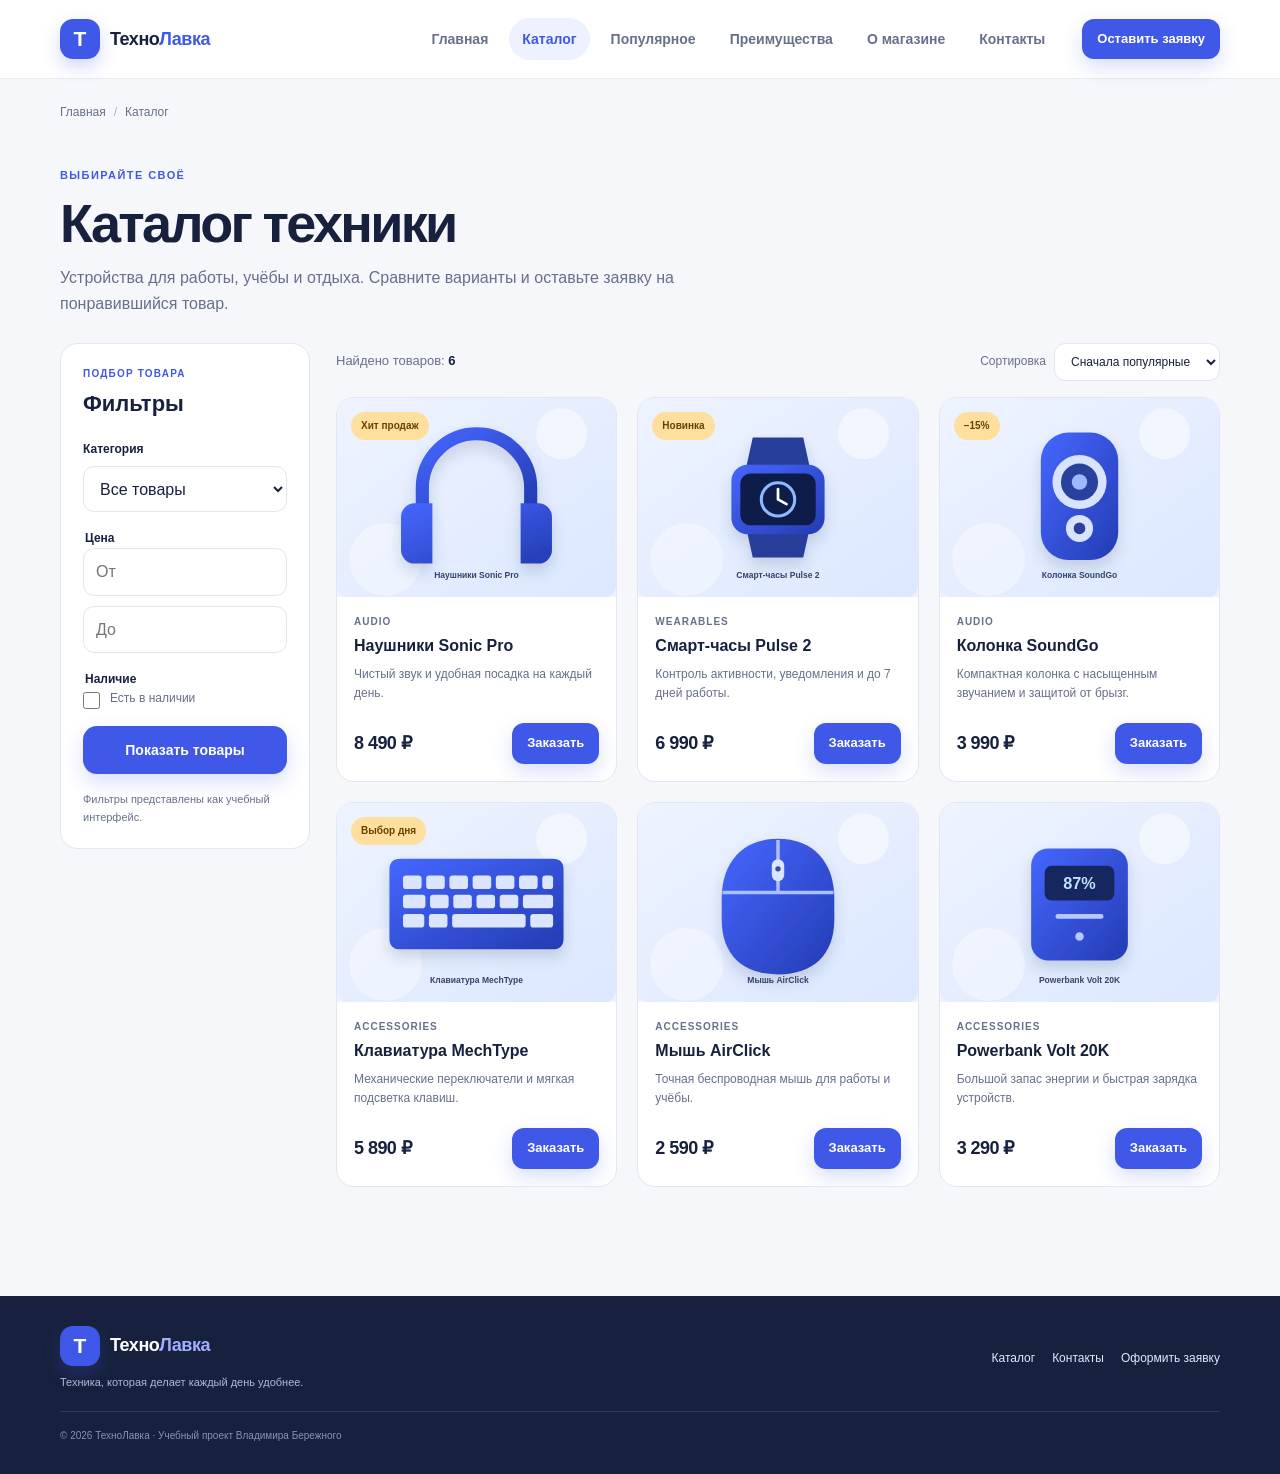
==== catalog.html @ 19fae74a "Complete frontend practices 5-8" ====
<!doctype html>
<html lang="ru">
<head>
  <meta charset="utf-8">
  <meta name="viewport" content="width=device-width, initial-scale=1">
  <meta name="description" content="Каталог наушников, умных устройств и аксессуаров. Характеристики и цены товаров.">
  <meta property="og:type" content="website">
  <meta property="og:title" content="Каталог техники — ТехноЛавка">
  <meta property="og:description" content="Каталог наушников, умных устройств и аксессуаров. Характеристики и цены товаров.">
  <meta property="og:url" content="https://vladiworld2007-droid.github.io/frontend-practice/catalog.html">
  <meta property="og:image" content="https://vladiworld2007-droid.github.io/frontend-practice/images/og-cover.svg">
  <meta name="theme-color" content="#f6f7fb">
  <title>Каталог техники — ТехноЛавка</title>
  <link rel="icon" href="images/mark.svg" type="image/svg+xml">
  <link rel="stylesheet" href="css/style.css">
  <script src="js/main.js" defer></script>
</head>
<body>
<a class="skip-link" href="#main-content">Перейти к содержимому</a>
<header class="site-header"><div class="site-header__inner container">
  <a class="site-logo" href="index.html" aria-label="ТехноЛавка — главная"><span class="site-logo__mark" aria-hidden="true">Т</span><span class="site-logo__text">Техно<span>Лавка</span></span></a>
  <nav class="site-nav" aria-label="Основная навигация"><ul class="site-nav__list"><li class="site-nav__item"><a class="site-nav__link" href="index.html">Главная</a></li><li class="site-nav__item"><a class="site-nav__link site-nav__link--active" href="catalog.html" aria-current="page">Каталог</a></li><li class="site-nav__item"><a class="site-nav__link" href="index.html#popular">Популярное</a></li><li class="site-nav__item"><a class="site-nav__link" href="index.html#advantages">Преимущества</a></li><li class="site-nav__item"><a class="site-nav__link" href="pages/about.html">О магазине</a></li><li class="site-nav__item"><a class="site-nav__link" href="contacts.html">Контакты</a></li></ul></nav>
  <a class="button button--small button--primary site-header__action" href="order.html">Оставить заявку</a>
</div></header>
<main id="main-content">
  <nav class="breadcrumbs container" aria-label="Хлебные крошки"><ol class="breadcrumbs__list"><li class="breadcrumbs__item"><a href="index.html">Главная</a></li><li class="breadcrumbs__item" aria-current="page">Каталог</li></ol></nav>
  <section class="page-intro container"><p class="eyebrow">Выбирайте своё</p><h1 class="page-intro__title">Каталог техники</h1><p class="page-intro__text">Устройства для работы, учёбы и отдыха. Сравните варианты и оставьте заявку на понравившийся товар.</p></section>
  <section class="container catalog-layout" aria-label="Товары каталога"><aside class="filter-panel"><p class="filter-panel__eyebrow">Подбор товара</p><h2 class="filter-panel__title">Фильтры</h2><form class="filter-form" action="#catalog-products" method="get"><div class="form-field"><label class="form-field__label" for="category-filter">Категория</label><select class="form-field__control" id="category-filter" name="category"><option>Все товары</option><option>Аудио</option><option>Носимые устройства</option><option>Аксессуары</option></select></div><fieldset class="filter-form__group"><legend class="form-field__label">Цена</legend><label class="form-field"><span class="visually-hidden">От, рублей</span><input class="form-field__control" type="number" min="0" placeholder="От"></label><label class="form-field"><span class="visually-hidden">До, рублей</span><input class="form-field__control" type="number" min="0" placeholder="До"></label></fieldset><fieldset class="filter-form__group"><legend class="form-field__label">Наличие</legend><label class="form-check"><input class="form-check__input" type="checkbox" name="available"><span class="form-check__label">Есть в наличии</span></label></fieldset><button class="button button--primary filter-form__submit" type="submit">Показать товары</button><p class="filter-panel__note">Фильтры представлены как учебный интерфейс.</p></form></aside><div class="catalog-results" id="catalog-products"><div class="catalog-results__top"><p>Найдено товаров: <strong>6</strong></p><label class="sort-control">Сортировка <select class="form-field__control" aria-label="Сортировка товаров"><option>Сначала популярные</option><option>Сначала дешевле</option><option>Сначала дороже</option></select></label></div><div class="products-grid"><article class="product-card">
  <a class="product-card__visual" href="product.html" aria-label="Подробнее: Наушники Sonic Pro"><img class="product-card__image" src="images/headphones.svg" alt="Наушники Sonic Pro"><span class="product-card__badge">Хит продаж</span></a>
  <div class="product-card__body"><p class="product-card__category">audio</p><h3 class="product-card__title"><a href="product.html">Наушники Sonic Pro</a></h3><p class="product-card__description">Чистый звук и удобная посадка на каждый день.</p>
    <div class="product-card__bottom"><p class="product-card__price">8 490 ₽</p><button class="button button--small button--primary product-card__button" type="button" data-dialog-open data-product="Наушники Sonic Pro">Заказать</button></div>
  </div>
</article><article class="product-card">
  <a class="product-card__visual" href="product.html" aria-label="Подробнее: Смарт-часы Pulse 2"><img class="product-card__image" src="images/watch.svg" alt="Смарт-часы Pulse 2"><span class="product-card__badge">Новинка</span></a>
  <div class="product-card__body"><p class="product-card__category">wearables</p><h3 class="product-card__title"><a href="product.html">Смарт-часы Pulse 2</a></h3><p class="product-card__description">Контроль активности, уведомления и до 7 дней работы.</p>
    <div class="product-card__bottom"><p class="product-card__price">6 990 ₽</p><button class="button button--small button--primary product-card__button" type="button" data-dialog-open data-product="Смарт-часы Pulse 2">Заказать</button></div>
  </div>
</article><article class="product-card">
  <a class="product-card__visual" href="product.html" aria-label="Подробнее: Колонка SoundGo"><img class="product-card__image" src="images/speaker.svg" alt="Колонка SoundGo"><span class="product-card__badge">−15%</span></a>
  <div class="product-card__body"><p class="product-card__category">audio</p><h3 class="product-card__title"><a href="product.html">Колонка SoundGo</a></h3><p class="product-card__description">Компактная колонка с насыщенным звучанием и защитой от брызг.</p>
    <div class="product-card__bottom"><p class="product-card__price">3 990 ₽</p><button class="button button--small button--primary product-card__button" type="button" data-dialog-open data-product="Колонка SoundGo">Заказать</button></div>
  </div>
</article><article class="product-card">
  <a class="product-card__visual" href="product.html" aria-label="Подробнее: Клавиатура MechType"><img class="product-card__image" src="images/keyboard.svg" alt="Клавиатура MechType"><span class="product-card__badge">Выбор дня</span></a>
  <div class="product-card__body"><p class="product-card__category">accessories</p><h3 class="product-card__title"><a href="product.html">Клавиатура MechType</a></h3><p class="product-card__description">Механические переключатели и мягкая подсветка клавиш.</p>
    <div class="product-card__bottom"><p class="product-card__price">5 890 ₽</p><button class="button button--small button--primary product-card__button" type="button" data-dialog-open data-product="Клавиатура MechType">Заказать</button></div>
  </div>
</article><article class="product-card">
  <a class="product-card__visual" href="product.html" aria-label="Подробнее: Мышь AirClick"><img class="product-card__image" src="images/mouse.svg" alt="Мышь AirClick"></a>
  <div class="product-card__body"><p class="product-card__category">accessories</p><h3 class="product-card__title"><a href="product.html">Мышь AirClick</a></h3><p class="product-card__description">Точная беспроводная мышь для работы и учёбы.</p>
    <div class="product-card__bottom"><p class="product-card__price">2 590 ₽</p><button class="button button--small button--primary product-card__button" type="button" data-dialog-open data-product="Мышь AirClick">Заказать</button></div>
  </div>
</article><article class="product-card">
  <a class="product-card__visual" href="product.html" aria-label="Подробнее: Powerbank Volt 20K"><img class="product-card__image" src="images/powerbank.svg" alt="Powerbank Volt 20K"></a>
  <div class="product-card__body"><p class="product-card__category">accessories</p><h3 class="product-card__title"><a href="product.html">Powerbank Volt 20K</a></h3><p class="product-card__description">Большой запас энергии и быстрая зарядка устройств.</p>
    <div class="product-card__bottom"><p class="product-card__price">3 290 ₽</p><button class="button button--small button--primary product-card__button" type="button" data-dialog-open data-product="Powerbank Volt 20K">Заказать</button></div>
  </div>
</article></div></div></section>
</main>
<footer class="site-footer"><div class="container site-footer__inner">
      <div><a class="site-logo site-logo--footer" href="index.html"><span class="site-logo__mark" aria-hidden="true">Т</span><span class="site-logo__text">Техно<span>Лавка</span></span></a><p class="site-footer__note">Техника, которая делает каждый день удобнее.</p></div>
      <div class="site-footer__links"><a href="catalog.html">Каталог</a><a href="contacts.html">Контакты</a><a href="order.html">Оформить заявку</a></div>
      <p class="site-footer__copy">© 2026 ТехноЛавка · Учебный проект Владимира Бережного</p>
    </div></footer>
<dialog class="order-dialog" id="order-dialog" aria-labelledby="order-dialog-title">
  <div class="order-dialog__header"><p class="eyebrow">Быстрая заявка</p><h2 class="order-dialog__title" id="order-dialog-title">Оформить заказ</h2><button class="icon-button order-dialog__close" type="button" data-dialog-close aria-label="Закрыть окно">×</button></div>
  <p class="order-dialog__intro">Оставьте контакты, и мы свяжемся с вами для подтверждения.</p>
  <form class="order-form" id="order-form">
    <input id="selected-product" name="product" type="hidden">
    <div class="form-field"><label class="form-field__label" for="dialog-name">Имя</label><input class="form-field__control" id="dialog-name" name="name" type="text" minlength="2" autocomplete="name" placeholder="Как к вам обращаться?" required></div>
    <div class="form-field"><label class="form-field__label" for="dialog-phone">Телефон</label><input class="form-field__control" id="dialog-phone" name="phone" type="tel" autocomplete="tel" placeholder="+7 (900) 000-00-00" pattern="^\+7 \(\d{3}\) \d{3}-\d{2}-\d{2}$" required><small class="form-field__hint">Формат: +7 (900) 000-00-00</small></div>
    <label class="form-check"><input class="form-check__input" name="agreement" type="checkbox" required><span class="form-check__label">Согласен на обработку данных</span></label>
    <div class="order-form__actions"><button class="button button--primary" type="submit">Отправить заявку</button><button class="button button--quiet" type="button" data-dialog-close>Отмена</button></div>
  </form>
  <p class="form-status" id="dialog-status" role="status" hidden>Заявка принята. Мы скоро свяжемся с вами.</p>
</dialog>
</body>
</html>
---- css/style.css ----
/* ТехноЛавка — базовые стили проекта */
:root {
  --color-bg: #f6f7fb;
  --color-surface: #ffffff;
  --color-surface-soft: #eef1ff;
  --color-text: #17213d;
  --color-muted: #66708a;
  --color-primary: #4058e8;
  --color-primary-dark: #2d41bd;
  --color-accent: #ffbd59;
  --color-border: #e2e6f0;
  --color-success: #16754a;
  --color-success-bg: #eaf8f0;
  --color-danger: #b42335;
  --color-white: #fff;
  --shadow-card: 0 16px 42px rgba(24, 38, 81, .08);
  --shadow-float: 0 22px 60px rgba(27, 43, 103, .16);
  --space-xs: 4px;
  --space-sm: 8px;
  --space-md: 16px;
  --space-lg: 24px;
  --space-xl: 40px;
  --space-2xl: 64px;
  --radius-sm: 10px;
  --radius-md: 18px;
  --radius-lg: 28px;
  --container-width: 1160px;
}

* { box-sizing: border-box; }
html { scroll-behavior: smooth; scroll-padding-top: 90px; }
body { margin: 0; color: var(--color-text); background: var(--color-bg); font-family: Inter, "Segoe UI", Arial, sans-serif; line-height: 1.6; }
img { display: block; max-width: 100%; }
a { color: inherit; }
button, input, select, textarea { font: inherit; }
button { cursor: pointer; }
:focus-visible { outline: 3px solid var(--color-accent); outline-offset: 3px; }
::selection { color: var(--color-text); background: #dce2ff; }
.container { width: min(var(--container-width), calc(100% - 40px)); margin-inline: auto; }
.visually-hidden { position: absolute; width: 1px; height: 1px; padding: 0; margin: -1px; overflow: hidden; clip: rect(0,0,0,0); white-space: nowrap; border: 0; }
.skip-link { position: absolute; z-index: 20; top: 8px; left: 8px; padding: 10px 14px; color: var(--color-white); background: var(--color-text); border-radius: var(--radius-sm); transform: translateY(-150%); }
.skip-link:focus { transform: translateY(0); }

/* Шапка и навигация */
.site-header { position: sticky; z-index: 10; top: 0; background: rgba(255,255,255,.92); border-bottom: 1px solid rgba(226,230,240,.8); backdrop-filter: blur(14px); }
.site-header__inner { display: flex; min-height: 78px; align-items: center; justify-content: space-between; gap: var(--space-lg); }
.site-logo { display: inline-flex; flex: 0 0 auto; align-items: center; gap: 10px; color: var(--color-text); text-decoration: none; }
.site-logo__mark { display: grid; width: 40px; height: 40px; place-items: center; color: var(--color-white); background: var(--color-primary); border-radius: 13px; font-size: 21px; font-weight: 800; box-shadow: 0 8px 18px rgba(64,88,232,.23); }
.site-logo__text { font-size: 18px; font-weight: 800; letter-spacing: -.5px; }
.site-logo__text span { color: var(--color-primary); }
.site-nav { margin-left: auto; }
.site-nav__list { display: flex; align-items: center; gap: 8px; padding: 0; margin: 0; list-style: none; }
.site-nav__link { display: inline-flex; padding: 10px 13px; color: var(--color-muted); border-radius: 999px; font-size: 14px; font-weight: 650; text-decoration: none; transition: color .18s ease, background-color .18s ease; }
.site-nav__link:hover, .site-nav__link--active { color: var(--color-primary); background: var(--color-surface-soft); }
.site-header__action { flex: 0 0 auto; }

/* Кнопки и текстовые элементы */
.button { display: inline-flex; min-height: 48px; align-items: center; justify-content: center; gap: 10px; padding: 12px 20px; border: 1px solid transparent; border-radius: 14px; font-size: 14px; font-weight: 750; text-decoration: none; transition: transform .18s ease, background-color .18s ease, box-shadow .18s ease; }
.button:hover { transform: translateY(-2px); }
.button:active { transform: translateY(0); }
.button--primary { color: var(--color-white); background: var(--color-primary); box-shadow: 0 8px 20px rgba(64,88,232,.2); }
.button--primary:hover { background: var(--color-primary-dark); box-shadow: 0 12px 24px rgba(64,88,232,.27); }
.button--small { min-height: 40px; padding: 9px 14px; border-radius: 12px; font-size: 13px; }
.button--outline { color: var(--color-primary); background: var(--color-white); border-color: var(--color-border); }
.button--outline:hover { background: var(--color-surface-soft); border-color: #bdc7ff; }
.button--quiet { color: var(--color-muted); background: var(--color-white); border-color: var(--color-border); }
.button--light { color: var(--color-primary-dark); background: var(--color-white); }
.button--light:hover { background: #f1f3ff; }
.text-link { display: inline-flex; align-items: center; gap: 8px; color: var(--color-primary); font-size: 14px; font-weight: 750; text-decoration: none; }
.text-link:hover { color: var(--color-primary-dark); text-decoration: underline; text-underline-offset: 4px; }
.eyebrow { margin: 0 0 10px; color: var(--color-primary); font-size: 11px; font-weight: 850; letter-spacing: .13em; text-transform: uppercase; }

/* Главная страница */
.hero { position: relative; display: grid; grid-template-columns: 1.05fr .95fr; align-items: center; gap: 30px; min-height: 475px; padding-block: 50px 38px; }
.hero__content { position: relative; z-index: 1; padding: 12px 0; }
.hero__title { max-width: 640px; margin: 0; font-size: clamp(42px, 5.4vw, 68px); line-height: 1.02; letter-spacing: -.055em; }
.hero__title span { display: block; color: var(--color-primary); }
.hero__text { max-width: 500px; margin: 22px 0 26px; color: var(--color-muted); font-size: 17px; }
.hero__actions { display: flex; flex-wrap: wrap; align-items: center; gap: 22px; }
.hero__facts { display: flex; flex-wrap: wrap; gap: 34px; padding: 0; margin: 43px 0 0; list-style: none; }
.hero__facts li { display: grid; gap: 2px; }
.hero__facts strong { font-size: 18px; }
.hero__facts span { color: var(--color-muted); font-size: 12px; }
.hero__visual { position: relative; min-width: 0; }
.hero__glow { position: absolute; inset: 9% 3%; background: radial-gradient(ellipse, #d8dfff 0%, rgba(219,225,255,.22) 65%, transparent 73%); }
.hero__image { position: relative; width: 100%; border-radius: var(--radius-lg); filter: drop-shadow(0 20px 25px rgba(27,43,103,.1)); transform: rotate(2deg); }
.hero__note { position: absolute; right: -6px; bottom: 28px; display: flex; align-items: center; gap: 12px; padding: 14px 18px; background: var(--color-white); border: 1px solid rgba(255,255,255,.8); border-radius: 16px; box-shadow: var(--shadow-float); }
.hero__note-icon { display: grid; width: 38px; height: 38px; place-items: center; color: #8b5b00; background: #fff0d4; border-radius: 12px; }
.hero__note span:last-child { display: grid; line-height: 1.4; }
.hero__note strong { font-size: 12px; }
.hero__note small { color: var(--color-muted); font-size: 11px; }
.section { padding-block: var(--space-2xl); }
.section--tinted { background: #eef1fa; }
.section-heading { display: flex; align-items: end; justify-content: space-between; gap: 24px; margin-bottom: 28px; }
.section-heading__title { margin: 0; font-size: clamp(28px, 3vw, 38px); line-height: 1.15; letter-spacing: -.035em; }
.section-heading__text { max-width: 360px; margin: 0; color: var(--color-muted); font-size: 14px; }
.benefits-grid { display: grid; grid-template-columns: repeat(3, 1fr); gap: 18px; }
.benefit-card { padding: 24px; background: var(--color-surface); border: 1px solid var(--color-border); border-radius: var(--radius-md); transition: transform .2s ease, box-shadow .2s ease; }
.benefit-card:hover { transform: translateY(-4px); box-shadow: var(--shadow-card); }
.benefit-card__icon { display: grid; width: 46px; height: 46px; place-items: center; color: var(--color-primary); background: var(--color-surface-soft); border-radius: 15px; font-size: 24px; font-weight: 800; }
.benefit-card__title { margin: 17px 0 7px; font-size: 17px; }
.benefit-card__text { margin: 0; color: var(--color-muted); font-size: 13px; }
.promo { position: relative; display: flex; min-height: 260px; align-items: center; justify-content: space-between; overflow: hidden; margin-block: 56px; padding: 38px 48px; color: var(--color-white); background: linear-gradient(115deg, #293cae, #536bf4); border-radius: var(--radius-lg); }
.promo__content { position: relative; z-index: 1; max-width: 590px; }
.promo__content .eyebrow { color: #c8d0ff; }
.promo__title { margin: 0; font-size: clamp(26px, 3.4vw, 38px); line-height: 1.12; letter-spacing: -.03em; }
.promo__text { margin: 12px 0 20px; color: #e0e5ff; }
.promo__decoration { position: absolute; right: 8%; color: rgba(255,255,255,.1); font-size: 260px; font-weight: 900; line-height: 1; transform: rotate(-12deg); }

/* Каталог и карточки */
.products-grid { display: grid; grid-template-columns: repeat(3, minmax(0, 1fr)); gap: 20px; }
.products-grid--featured { grid-template-columns: repeat(3, minmax(0, 1fr)); }
.product-card { display: flex; min-width: 0; flex-direction: column; overflow: hidden; background: var(--color-surface); border: 1px solid var(--color-border); border-radius: var(--radius-md); transition: transform .2s ease, box-shadow .2s ease, border-color .2s ease; }
.product-card:hover { transform: translateY(-4px); border-color: #c7d0ff; box-shadow: var(--shadow-card); }
.product-card__visual { position: relative; display: block; overflow: hidden; background: #eef2ff; }
.product-card__image { width: 100%; aspect-ratio: 1.4; object-fit: cover; transition: transform .3s ease; }
.product-card:hover .product-card__image { transform: scale(1.035); }
.product-card__badge { position: absolute; top: 14px; left: 14px; padding: 6px 10px; color: #694200; background: #ffdf9d; border-radius: 999px; font-size: 10px; font-weight: 850; }
.product-card__body { display: flex; flex: 1; flex-direction: column; padding: 17px; }
.product-card__category { margin: 0 0 5px; color: var(--color-muted); font-size: 10px; font-weight: 800; letter-spacing: .1em; text-transform: uppercase; }
.product-card__title { margin: 0; font-size: 16px; line-height: 1.35; }
.product-card__title a { text-decoration: none; }
.product-card__title a:hover { color: var(--color-primary); }
.product-card__description { min-height: 42px; margin: 8px 0 16px; color: var(--color-muted); font-size: 12px; }
.product-card__bottom { display: flex; align-items: center; justify-content: space-between; gap: 10px; margin-top: auto; }
.product-card__price { margin: 0; font-size: 18px; font-weight: 850; letter-spacing: -.03em; }
.page-intro { padding-block: 45px 26px; }
.page-intro__title { margin: 0; font-size: clamp(36px, 5vw, 54px); line-height: 1.05; letter-spacing: -.05em; }
.page-intro__text { max-width: 620px; margin: 14px 0 0; color: var(--color-muted); font-size: 16px; }
.breadcrumbs { padding-top: 24px; }
.breadcrumbs__list { display: flex; flex-wrap: wrap; gap: 8px; padding: 0; margin: 0; color: var(--color-muted); font-size: 12px; list-style: none; }
.breadcrumbs__item + .breadcrumbs__item::before { content: '/'; margin-right: 8px; color: #aab1c3; }
.breadcrumbs__item a { text-decoration: none; }
.breadcrumbs__item a:hover { color: var(--color-primary); }
.catalog-layout { display: grid; grid-template-columns: 250px minmax(0, 1fr); align-items: start; gap: 26px; padding-bottom: var(--space-2xl); }
.filter-panel { padding: 22px; background: var(--color-surface); border: 1px solid var(--color-border); border-radius: var(--radius-md); }
.filter-panel__eyebrow { margin: 0 0 4px; color: var(--color-primary); font-size: 10px; font-weight: 850; letter-spacing: .12em; text-transform: uppercase; }
.filter-panel__title { margin: 0 0 19px; font-size: 22px; }
.filter-form { display: grid; gap: 17px; }
.filter-form__group { display: grid; gap: 10px; padding: 0; margin: 0; border: 0; }
.filter-form__submit { width: 100%; }
.filter-panel__note { margin: 0; color: var(--color-muted); font-size: 11px; }
.catalog-results__top { display: flex; align-items: center; justify-content: space-between; gap: 15px; margin-bottom: 16px; }
.catalog-results__top p { margin: 0; color: var(--color-muted); font-size: 13px; }
.catalog-results__top strong { color: var(--color-text); }
.sort-control { display: flex; align-items: center; gap: 8px; color: var(--color-muted); font-size: 12px; }
.sort-control .form-field__control { width: auto; min-height: 38px; padding-block: 7px; }

/* Страница товара */
.product-detail { display: grid; grid-template-columns: 1fr 1fr; align-items: center; gap: 48px; padding-block: 28px 56px; }
.product-detail__visual { position: relative; overflow: hidden; border-radius: var(--radius-lg); }
.product-detail__image { width: 100%; border-radius: var(--radius-lg); }
.product-detail__badge { position: absolute; z-index: 1; top: 18px; left: 18px; padding: 7px 12px; color: #694200; background: #ffdf9d; border-radius: 99px; font-size: 11px; font-weight: 850; }
.product-detail__content { padding-block: 20px; }
.product-detail__title { margin: 0; font-size: clamp(34px, 4vw, 48px); line-height: 1.05; letter-spacing: -.05em; }
.product-detail__lead { margin: 17px 0; color: var(--color-muted); font-size: 16px; }
.product-detail__rating { display: flex; align-items: center; gap: 10px; color: var(--color-muted); font-size: 12px; }
.product-detail__rating span:first-child { color: #eea528; letter-spacing: 2px; }
.product-detail__price { display: flex; flex-wrap: wrap; align-items: baseline; gap: 14px; margin: 23px 0; font-size: 32px; font-weight: 900; letter-spacing: -.04em; }
.product-detail__price span { color: var(--color-muted); font-size: 12px; font-weight: 600; letter-spacing: 0; }
.product-detail__actions { display: flex; flex-wrap: wrap; gap: 10px; }
.product-detail__delivery { margin: 17px 0 0; color: var(--color-success); font-size: 12px; font-weight: 700; }
.product-info { padding-top: 8px; }
.product-info__layout { display: grid; grid-template-columns: .8fr 1.2fr; gap: 45px; }
.product-info__text { margin-top: 0; color: var(--color-muted); }
.product-info__subtitle { margin: 24px 0 10px; font-size: 16px; }
.check-list { display: grid; gap: 8px; padding-left: 20px; color: var(--color-muted); font-size: 13px; }
.spec-table-wrap { overflow-x: auto; }
.spec-table { width: 100%; border-collapse: collapse; overflow: hidden; background: var(--color-white); border: 1px solid var(--color-border); border-radius: var(--radius-md); font-size: 13px; }
.spec-table caption { padding: 13px 16px; color: var(--color-text); font-weight: 800; text-align: left; }
.spec-table th, .spec-table td { padding: 12px 16px; border-top: 1px solid var(--color-border); text-align: left; }
.spec-table thead th { color: var(--color-muted); background: #f5f6fa; font-size: 11px; text-transform: uppercase; }
.spec-table tbody th { width: 45%; font-weight: 700; }
.spec-table tbody td { color: var(--color-muted); }

/* Формы */
.form-field { display: grid; gap: 7px; }
.form-field__label { color: var(--color-text); font-size: 12px; font-weight: 750; }
.form-field__control { width: 100%; min-height: 46px; padding: 10px 12px; color: var(--color-text); background: var(--color-white); border: 1px solid var(--color-border); border-radius: 11px; transition: border-color .18s ease, box-shadow .18s ease; }
.form-field__control:hover { border-color: #aeb9ef; }
.form-field__control:focus { border-color: var(--color-primary); outline: 0; box-shadow: 0 0 0 3px rgba(64,88,232,.13); }
.form-field__control:invalid:not(:placeholder-shown) { border-color: var(--color-danger); }
.form-field__control--textarea { min-height: 110px; resize: vertical; }
.form-field__hint { color: var(--color-muted); font-size: 10px; }
.form-check { display: flex; align-items: flex-start; gap: 10px; color: var(--color-muted); font-size: 12px; }
.form-check__input { width: 17px; height: 17px; flex: 0 0 auto; margin: 2px 0 0; accent-color: var(--color-primary); }
.form-check__label { line-height: 1.45; }
.order-page { display: grid; grid-template-columns: .72fr 1.28fr; align-items: start; gap: 24px; padding-bottom: var(--space-2xl); }
.order-page__aside { padding: 26px; color: var(--color-white); background: linear-gradient(145deg, #293cae, #536bf4); border-radius: var(--radius-md); }
.order-page__icon { display: grid; width: 46px; height: 46px; place-items: center; color: #684600; background: #ffdf9d; border-radius: 15px; font-size: 22px; }
.order-page__aside-title { margin: 18px 0 8px; font-size: 22px; line-height: 1.15; }
.order-page__aside p { color: #e3e7ff; font-size: 13px; }
.order-page__aside .text-link { margin-top: 12px; color: #fff; }
.order-page-form { display: grid; gap: 19px; padding: 28px; background: var(--color-white); border: 1px solid var(--color-border); border-radius: var(--radius-md); box-shadow: var(--shadow-card); }
.order-page-form__heading h2 { margin: 0; font-size: 22px; }
.order-page-form__heading p { margin: 3px 0 0; color: var(--color-muted); font-size: 12px; }
.order-page-form__grid { display: grid; grid-template-columns: 1fr 1fr; gap: 16px; }
.order-page-form__wide { grid-column: 1 / -1; }
.form-status { padding: 12px 14px; margin: 0; color: var(--color-success); background: var(--color-success-bg); border: 1px solid #c4ead2; border-radius: 11px; font-size: 13px; font-weight: 700; }

/* Контакты и дополнительная страница */
.contacts-layout { display: grid; grid-template-columns: 1fr 310px; gap: 24px; padding-bottom: var(--space-2xl); }
.contacts-grid { display: grid; grid-template-columns: 1fr 1fr; gap: 16px; }
.contact-card { padding: 22px; background: var(--color-white); border: 1px solid var(--color-border); border-radius: var(--radius-md); }
.contact-card__icon { display: grid; width: 42px; height: 42px; place-items: center; color: var(--color-primary); background: var(--color-surface-soft); border-radius: 14px; font-size: 19px; }
.contact-card__label { margin: 15px 0 3px; color: var(--color-muted); font-size: 11px; font-weight: 800; letter-spacing: .08em; text-transform: uppercase; }
.contact-card__value { display: block; margin: 0; font-size: 16px; font-weight: 800; text-decoration: none; overflow-wrap: anywhere; }
.contact-card a.contact-card__value:hover { color: var(--color-primary); }
.contact-card__note { margin: 7px 0 0; color: var(--color-muted); font-size: 11px; }
.contacts-note { padding: 25px; background: #e9edff; border: 1px solid #d7defe; border-radius: var(--radius-md); }
.contacts-note h2 { margin: 0; font-size: 24px; }
.contacts-note p:not(.eyebrow) { color: var(--color-muted); font-size: 13px; }
.about-content { display: grid; grid-template-columns: 1.3fr .7fr; gap: 25px; }
.about-content__panel { padding: 32px; background: var(--color-white); border: 1px solid var(--color-border); border-radius: var(--radius-md); }
.about-content__panel h2 { max-width: 540px; margin: 0; font-size: 30px; line-height: 1.15; letter-spacing: -.035em; }
.about-content__panel p:not(.eyebrow) { color: var(--color-muted); }
.about-content__facts { display: grid; gap: 12px; }
.about-content__facts div { display: flex; align-items: center; gap: 14px; padding: 17px; background: var(--color-surface-soft); border-radius: 14px; }
.about-content__facts strong { color: var(--color-primary); font-size: 23px; }
.about-content__facts span { color: var(--color-muted); font-size: 12px; }

/* Подвал и модальное окно */
.site-footer { margin-top: 45px; color: #dce2ff; background: #17213d; }
.site-footer__inner { display: grid; grid-template-columns: 1fr auto; align-items: center; gap: 20px; padding-block: 30px; }
.site-logo--footer { color: var(--color-white); }
.site-logo--footer .site-logo__mark { color: #fff; background: var(--color-primary); }
.site-logo--footer .site-logo__text span { color: #9fafff; }
.site-footer__note { margin: 8px 0 0; color: #aeb9db; font-size: 11px; }
.site-footer__links { display: flex; flex-wrap: wrap; gap: 17px; }
.site-footer__links a { color: #e3e7ff; font-size: 12px; text-decoration: none; }
.site-footer__links a:hover { color: #fff; text-decoration: underline; }
.site-footer__copy { grid-column: 1 / -1; padding-top: 16px; margin: 0; color: #8793b4; border-top: 1px solid rgba(255,255,255,.12); font-size: 10px; }
.order-dialog { position: fixed; width: min(460px, calc(100% - 28px)); max-height: min(90vh, 740px); padding: 26px; color: var(--color-text); background: var(--color-white); border: 1px solid var(--color-border); border-radius: var(--radius-md); box-shadow: var(--shadow-float); }
.order-dialog::backdrop { background: rgba(17,27,55,.58); backdrop-filter: blur(4px); }
.order-dialog__header { position: relative; }
.order-dialog__title { margin: 0; font-size: 27px; letter-spacing: -.03em; }
.order-dialog__close { position: absolute; top: 0; right: 0; width: 36px; height: 36px; color: var(--color-muted); background: #f2f4f9; border: 0; border-radius: 11px; font-size: 23px; line-height: 1; }
.order-dialog__intro { margin: 8px 0 19px; color: var(--color-muted); font-size: 13px; }
.order-form { display: grid; gap: 15px; }
.order-form__actions { display: flex; flex-wrap: wrap; gap: 9px; }

@media (max-width: 900px) {
  .site-header__inner { flex-wrap: wrap; padding-block: 12px; }
  .site-nav { order: 3; width: 100%; margin: 0; }
  .site-nav__list { justify-content: center; }
  .hero { grid-template-columns: 1fr 1fr; min-height: auto; padding-block: 42px; }
  .hero__facts { gap: 18px; }
  .catalog-layout { grid-template-columns: 210px minmax(0, 1fr); gap: 16px; }
  .products-grid { grid-template-columns: repeat(2, minmax(0, 1fr)); }
  .product-detail { gap: 28px; }
}
@media (max-width: 640px) {
  .container { width: min(var(--container-width), calc(100% - 28px)); }
  .site-header__inner { gap: 10px; }
  .site-logo__mark { width: 36px; height: 36px; }
  .site-logo__text { font-size: 16px; }
  .site-header__action { min-height: 36px; padding: 7px 10px; font-size: 11px; }
  .site-nav__list { justify-content: flex-start; gap: 2px; overflow-x: auto; }
  .site-nav__link { padding: 8px 10px; font-size: 12px; white-space: nowrap; }
  .hero { grid-template-columns: 1fr; gap: 15px; padding-block: 40px 24px; }
  .hero__title { font-size: clamp(38px, 12vw, 54px); }
  .hero__text { font-size: 15px; }
  .hero__facts { justify-content: space-between; gap: 8px; margin-top: 30px; }
  .hero__facts strong { font-size: 15px; }
  .hero__facts span { font-size: 10px; }
  .hero__visual { max-width: 520px; margin-inline: auto; }
  .hero__note { right: 2px; bottom: 12px; padding: 9px 12px; }
  .hero__note-icon { width: 31px; height: 31px; }
  .section { padding-block: 42px; }
  .section-heading { align-items: flex-start; flex-direction: column; gap: 10px; }
  .section-heading__text { font-size: 13px; }
  .benefits-grid, .products-grid, .products-grid--featured { grid-template-columns: 1fr; }
  .product-card { display: grid; grid-template-columns: 39% 1fr; }
  .product-card__image { height: 100%; min-height: 170px; aspect-ratio: auto; }
  .product-card__body { padding: 13px; }
  .product-card__title { font-size: 14px; }
  .product-card__description { min-height: 0; font-size: 11px; }
  .product-card__bottom { align-items: flex-start; flex-direction: column; }
  .product-card__price { font-size: 16px; }
  .promo { min-height: 0; margin-block: 34px; padding: 28px 23px; }
  .promo__decoration { right: -2%; font-size: 190px; }
  .page-intro { padding-block: 32px 20px; }
  .page-intro__title { font-size: 39px; }
  .catalog-layout, .product-detail, .product-info__layout, .order-page, .contacts-layout, .about-content { grid-template-columns: 1fr; }
  .catalog-layout { padding-bottom: 42px; }
  .filter-panel { padding: 18px; }
  .catalog-results__top { align-items: flex-start; flex-direction: column; }
  .sort-control { width: 100%; justify-content: space-between; }
  .sort-control .form-field__control { max-width: 65%; }
  .product-detail { gap: 18px; padding-block: 20px 40px; }
  .product-detail__content { padding: 0; }
  .product-detail__actions { align-items: stretch; flex-direction: column; }
  .product-detail__actions .button { width: 100%; }
  .product-info { padding-top: 0; }
  .order-page-form { padding: 20px; }
  .order-page-form__grid, .contacts-grid { grid-template-columns: 1fr; }
  .order-page-form__wide { grid-column: auto; }
  .site-footer__inner { grid-template-columns: 1fr; }
  .site-footer__links { gap: 12px; }
  .site-footer__copy { grid-column: auto; }
}
@media (prefers-reduced-motion: reduce) {
  *, *::before, *::after { scroll-behavior: auto !important; transition-duration: .01ms !important; animation-duration: .01ms !important; animation-iteration-count: 1 !important; }
}
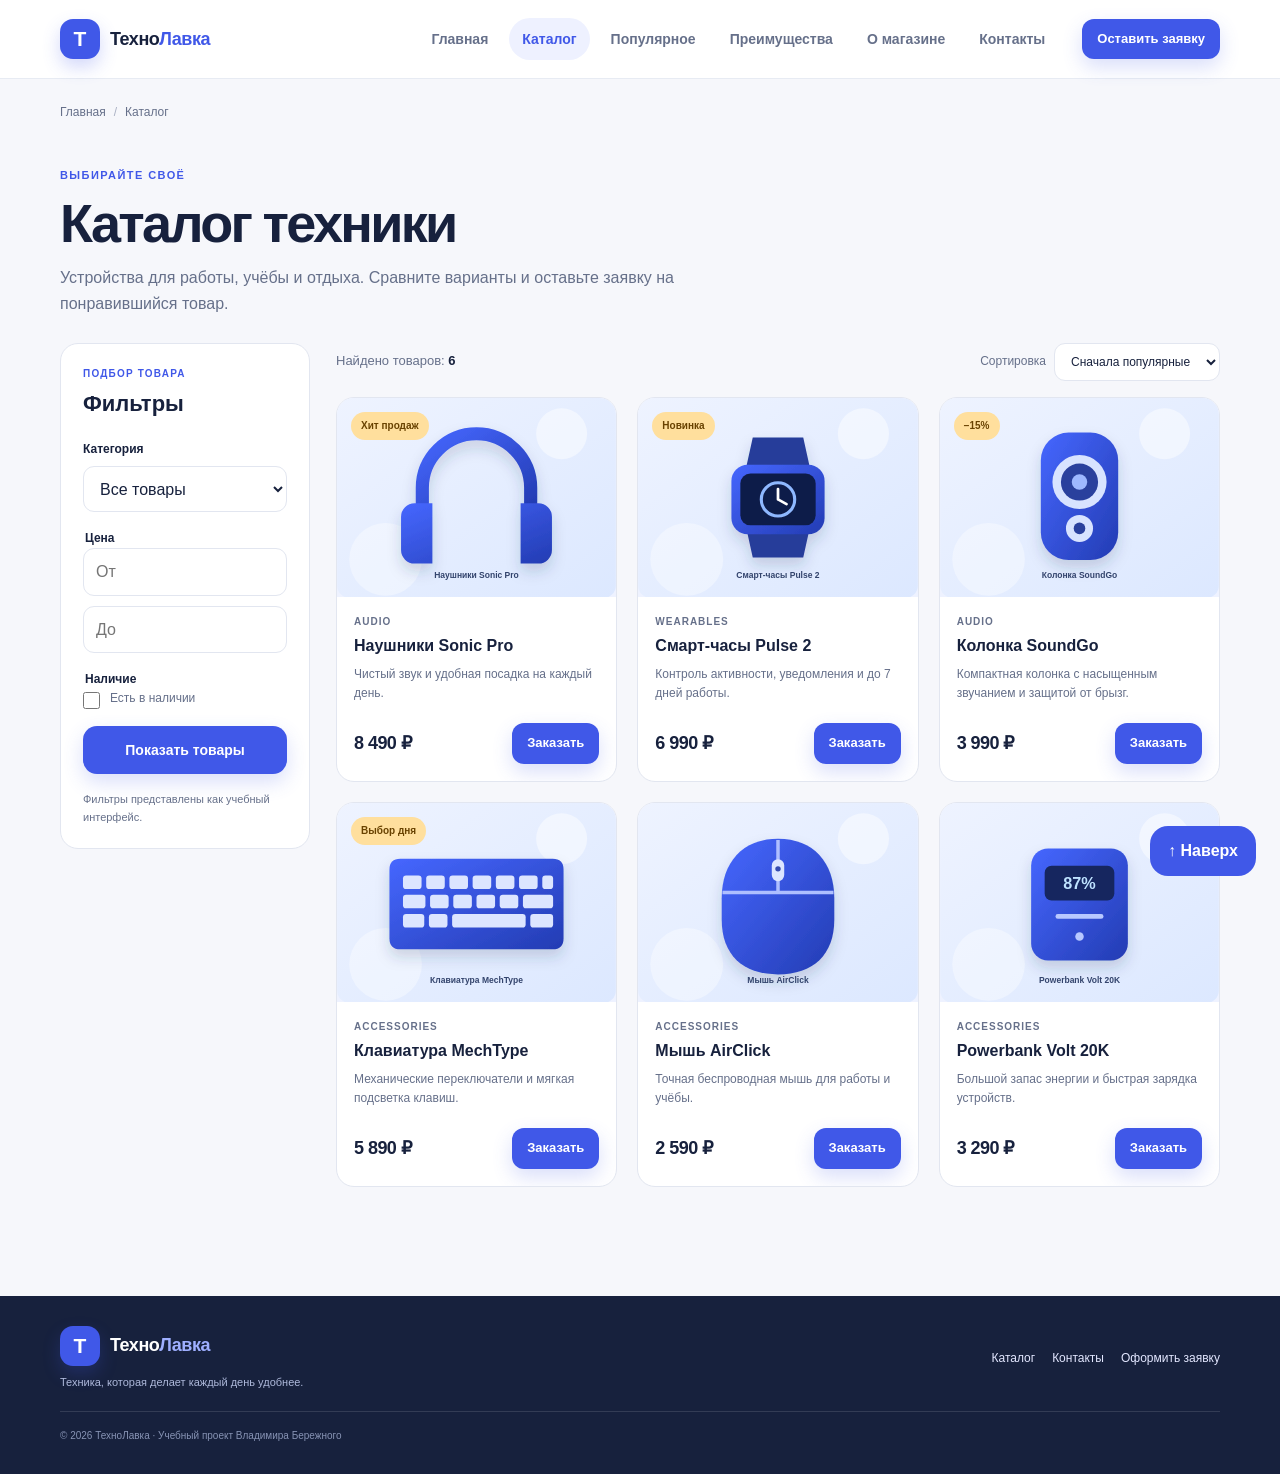
==== commit d47b771a: "Улучшенный код и визуализация сайта с доп. функциями" ====
--- a/catalog.html
+++ b/catalog.html
@@ -15,7 +15,7 @@
   <link rel="stylesheet" href="css/style.css">
   <script src="js/main.js" defer></script>
 </head>
-<body>
+<body id="top">
 <a class="skip-link" href="#main-content">Перейти к содержимому</a>
 <header class="site-header"><div class="site-header__inner container">
   <a class="site-logo" href="index.html" aria-label="ТехноЛавка — главная"><span class="site-logo__mark" aria-hidden="true">Т</span><span class="site-logo__text">Техно<span>Лавка</span></span></a>
@@ -74,5 +74,8 @@
   </form>
   <p class="form-status" id="dialog-status" role="status" hidden>Заявка принята. Мы скоро свяжемся с вами.</p>
 </dialog>
+<a href="#top" class="back-to-top" aria-label="Вернуться наверх">
+    ↑ Наверх
+</a>
 </body>
 </html>
--- a/css/style.css
+++ b/css/style.css
@@ -302,3 +302,28 @@
 @media (prefers-reduced-motion: reduce) {
   *, *::before, *::after { scroll-behavior: auto !important; transition-duration: .01ms !important; animation-duration: .01ms !important; animation-iteration-count: 1 !important; }
 }
+.back-to-top {
+    position: fixed;
+    bottom: 24px;
+    right: 24px;
+
+    padding: 12px 18px;
+
+    color: var(--color-white);
+    background-color: var(--color-primary);
+
+    border-radius: var(--radius-md);
+    text-decoration: none;
+    font-weight: bold;
+
+    z-index: 100;
+}
+
+.back-to-top:hover {
+    background-color: var(--color-primary-dark);
+}
+
+.back-to-top:focus-visible {
+    outline: 2px solid var(--color-primary);
+    outline-offset: 3px;
+}
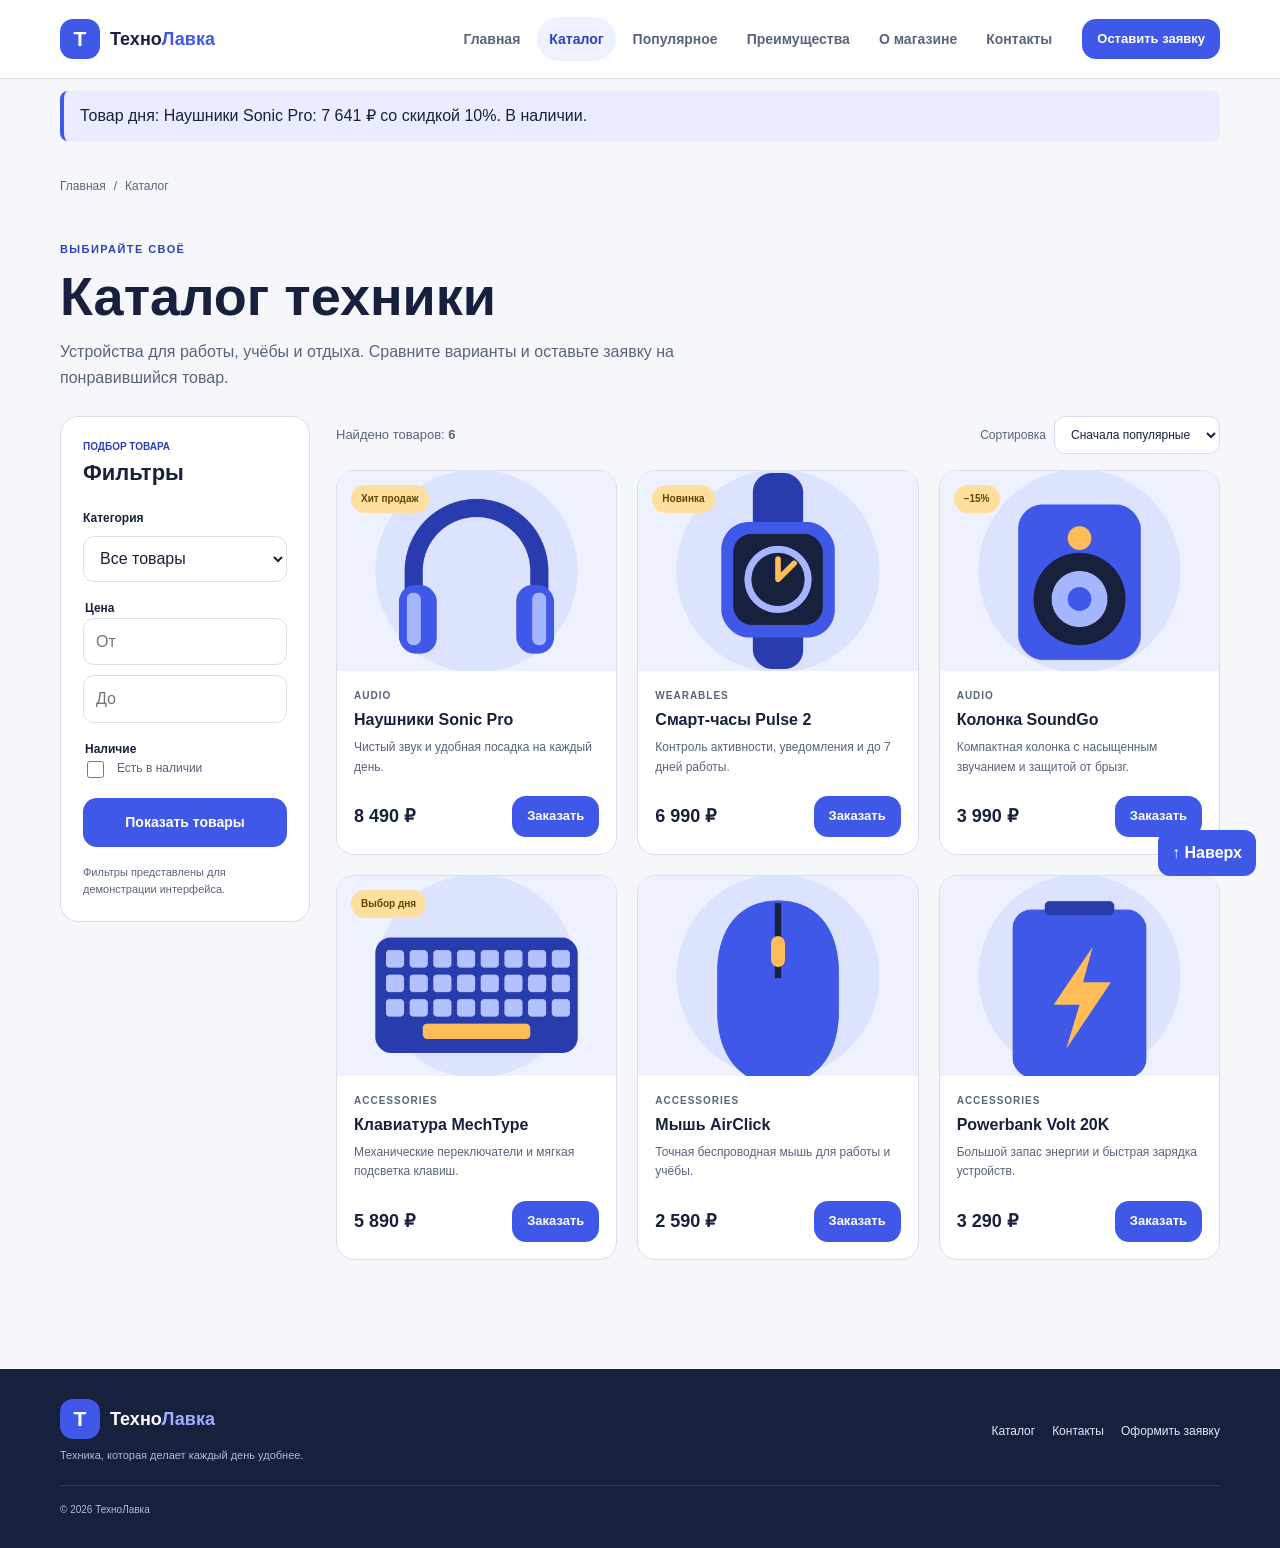
==== commit 27144abf: "Add files via upload КР 4: доработка ТехноЛавки по ПР 12–15" ====
--- a/catalog.html
+++ b/catalog.html
@@ -1,80 +1,81 @@
-<!doctype html>
+<!DOCTYPE html>
+
 <html lang="ru">
 <head>
-  <meta charset="utf-8">
-  <meta name="viewport" content="width=device-width, initial-scale=1">
-  <meta name="description" content="Каталог наушников, умных устройств и аксессуаров. Характеристики и цены товаров.">
-  <meta property="og:type" content="website">
-  <meta property="og:title" content="Каталог техники — ТехноЛавка">
-  <meta property="og:description" content="Каталог наушников, умных устройств и аксессуаров. Характеристики и цены товаров.">
-  <meta property="og:url" content="https://vladiworld2007-droid.github.io/frontend-practice/catalog.html">
-  <meta property="og:image" content="https://vladiworld2007-droid.github.io/frontend-practice/images/og-cover.svg">
-  <meta name="theme-color" content="#f6f7fb">
-  <title>Каталог техники — ТехноЛавка</title>
-  <link rel="icon" href="images/mark.svg" type="image/svg+xml">
-  <link rel="stylesheet" href="css/style.css">
-  <script src="js/main.js" defer></script>
+<meta charset="utf-8"/>
+<meta content="width=device-width, initial-scale=1" name="viewport"/>
+<meta content="Каталог наушников, умных устройств и аксессуаров. Характеристики и цены товаров." name="description"/>
+<meta content="website" property="og:type"/>
+<meta content="Каталог техники — ТехноЛавка" property="og:title"/>
+<meta content="Каталог наушников, умных устройств и аксессуаров. Характеристики и цены товаров." property="og:description"/>
+<meta content="https://vladiworld2007-droid.github.io/frontend-practice/catalog.html" property="og:url"/>
+<meta content="https://vladiworld2007-droid.github.io/frontend-practice/images/og-cover.svg" property="og:image"/>
+<meta content="#f6f7fb" name="theme-color"/>
+<title>Каталог техники — ТехноЛавка</title>
+<link href="images/mark.svg" rel="icon" type="image/svg+xml"/>
+<link href="css/style.css" rel="stylesheet"/><link href="css/responsive.css" rel="stylesheet"/>
+<script defer="True" src="js/data.js"></script><script defer="" src="js/main.js"></script>
 </head>
 <body id="top">
 <a class="skip-link" href="#main-content">Перейти к содержимому</a>
 <header class="site-header"><div class="site-header__inner container">
-  <a class="site-logo" href="index.html" aria-label="ТехноЛавка — главная"><span class="site-logo__mark" aria-hidden="true">Т</span><span class="site-logo__text">Техно<span>Лавка</span></span></a>
-  <nav class="site-nav" aria-label="Основная навигация"><ul class="site-nav__list"><li class="site-nav__item"><a class="site-nav__link" href="index.html">Главная</a></li><li class="site-nav__item"><a class="site-nav__link site-nav__link--active" href="catalog.html" aria-current="page">Каталог</a></li><li class="site-nav__item"><a class="site-nav__link" href="index.html#popular">Популярное</a></li><li class="site-nav__item"><a class="site-nav__link" href="index.html#advantages">Преимущества</a></li><li class="site-nav__item"><a class="site-nav__link" href="pages/about.html">О магазине</a></li><li class="site-nav__item"><a class="site-nav__link" href="contacts.html">Контакты</a></li></ul></nav>
-  <a class="button button--small button--primary site-header__action" href="order.html">Оставить заявку</a>
+<a aria-label="ТехноЛавка — главная" class="site-logo" href="index.html"><span aria-hidden="true" class="site-logo__mark">Т</span><span class="site-logo__text">Техно<span>Лавка</span></span></a>
+<nav aria-label="Основная навигация" class="site-nav"><ul class="site-nav__list"><li class="site-nav__item"><a class="site-nav__link" href="index.html">Главная</a></li><li class="site-nav__item"><a aria-current="page" class="site-nav__link site-nav__link--active" href="catalog.html">Каталог</a></li><li class="site-nav__item"><a class="site-nav__link" href="index.html#popular">Популярное</a></li><li class="site-nav__item"><a class="site-nav__link" href="index.html#advantages">Преимущества</a></li><li class="site-nav__item"><a class="site-nav__link" href="pages/about.html">О магазине</a></li><li class="site-nav__item"><a class="site-nav__link" href="contacts.html">Контакты</a></li></ul></nav>
+<a class="button button--small button--primary site-header__action" href="order.html">Оставить заявку</a>
 </div></header>
-<main id="main-content">
-  <nav class="breadcrumbs container" aria-label="Хлебные крошки"><ol class="breadcrumbs__list"><li class="breadcrumbs__item"><a href="index.html">Главная</a></li><li class="breadcrumbs__item" aria-current="page">Каталог</li></ol></nav>
-  <section class="page-intro container"><p class="eyebrow">Выбирайте своё</p><h1 class="page-intro__title">Каталог техники</h1><p class="page-intro__text">Устройства для работы, учёбы и отдыха. Сравните варианты и оставьте заявку на понравившийся товар.</p></section>
-  <section class="container catalog-layout" aria-label="Товары каталога"><aside class="filter-panel"><p class="filter-panel__eyebrow">Подбор товара</p><h2 class="filter-panel__title">Фильтры</h2><form class="filter-form" action="#catalog-products" method="get"><div class="form-field"><label class="form-field__label" for="category-filter">Категория</label><select class="form-field__control" id="category-filter" name="category"><option>Все товары</option><option>Аудио</option><option>Носимые устройства</option><option>Аксессуары</option></select></div><fieldset class="filter-form__group"><legend class="form-field__label">Цена</legend><label class="form-field"><span class="visually-hidden">От, рублей</span><input class="form-field__control" type="number" min="0" placeholder="От"></label><label class="form-field"><span class="visually-hidden">До, рублей</span><input class="form-field__control" type="number" min="0" placeholder="До"></label></fieldset><fieldset class="filter-form__group"><legend class="form-field__label">Наличие</legend><label class="form-check"><input class="form-check__input" type="checkbox" name="available"><span class="form-check__label">Есть в наличии</span></label></fieldset><button class="button button--primary filter-form__submit" type="submit">Показать товары</button><p class="filter-panel__note">Фильтры представлены как учебный интерфейс.</p></form></aside><div class="catalog-results" id="catalog-products"><div class="catalog-results__top"><p>Найдено товаров: <strong>6</strong></p><label class="sort-control">Сортировка <select class="form-field__control" aria-label="Сортировка товаров"><option>Сначала популярные</option><option>Сначала дешевле</option><option>Сначала дороже</option></select></label></div><div class="products-grid"><article class="product-card">
-  <a class="product-card__visual" href="product.html" aria-label="Подробнее: Наушники Sonic Pro"><img class="product-card__image" src="images/headphones.svg" alt="Наушники Sonic Pro"><span class="product-card__badge">Хит продаж</span></a>
-  <div class="product-card__body"><p class="product-card__category">audio</p><h3 class="product-card__title"><a href="product.html">Наушники Sonic Pro</a></h3><p class="product-card__description">Чистый звук и удобная посадка на каждый день.</p>
-    <div class="product-card__bottom"><p class="product-card__price">8 490 ₽</p><button class="button button--small button--primary product-card__button" type="button" data-dialog-open data-product="Наушники Sonic Pro">Заказать</button></div>
-  </div>
+<main id="main-content"><p aria-live="polite" class="js-message container" id="js-message"></p>
+<nav aria-label="Хлебные крошки" class="breadcrumbs container"><ol class="breadcrumbs__list"><li class="breadcrumbs__item"><a href="index.html">Главная</a></li><li aria-current="page" class="breadcrumbs__item">Каталог</li></ol></nav>
+<section class="page-intro container"><p class="eyebrow">Выбирайте своё</p><h1 class="page-intro__title">Каталог техники</h1><p class="page-intro__text">Устройства для работы, учёбы и отдыха. Сравните варианты и оставьте заявку на понравившийся товар.</p></section>
+<section aria-label="Товары каталога" class="container catalog-layout"><aside class="filter-panel"><p class="filter-panel__eyebrow">Подбор товара</p><h2 class="filter-panel__title">Фильтры</h2><form action="#catalog-products" class="filter-form" method="get"><div class="form-field"><label class="form-field__label" for="category-filter">Категория</label><select class="form-field__control" id="category-filter" name="category"><option>Все товары</option><option>Аудио</option><option>Носимые устройства</option><option>Аксессуары</option></select></div><fieldset class="filter-form__group"><legend class="form-field__label">Цена</legend><label class="form-field"><span class="visually-hidden">От, рублей</span><input class="form-field__control" min="0" name="min_price" placeholder="От" type="number"/></label><label class="form-field"><span class="visually-hidden">До, рублей</span><input class="form-field__control" min="0" name="max_price" placeholder="До" type="number"/></label></fieldset><fieldset class="filter-form__group"><legend class="form-field__label">Наличие</legend><label class="form-check"><input class="form-check__input" name="available" type="checkbox"/><span class="form-check__label">Есть в наличии</span></label></fieldset><button class="button button--primary filter-form__submit" type="submit">Показать товары</button><p class="filter-panel__note">Фильтры представлены для демонстрации интерфейса.</p></form></aside><div class="catalog-results" id="catalog-products"><div class="catalog-results__top"><p>Найдено товаров: <strong>6</strong></p><label class="sort-control">Сортировка <select aria-label="Сортировка товаров" class="form-field__control"><option>Сначала популярные</option><option>Сначала дешевле</option><option>Сначала дороже</option></select></label></div><div class="products-grid"><article class="product-card">
+<a aria-label="Подробнее: Наушники Sonic Pro" class="product-card__visual" href="product.html"><img alt="Наушники Sonic Pro" class="product-card__image" decoding="async" height="360" loading="lazy" sizes="(max-width: 767px) 100vw, (max-width: 1023px) 50vw, 33vw" src="images/headphones.svg" srcset="images/headphones-480.png 480w, images/headphones-960.png 960w" width="400"/><span class="product-card__badge">Хит продаж</span></a>
+<div class="product-card__body"><p class="product-card__category">audio</p><h3 class="product-card__title"><a href="product.html">Наушники Sonic Pro</a></h3><p class="product-card__description">Чистый звук и удобная посадка на каждый день.</p>
+<div class="product-card__bottom"><p class="product-card__price">8 490 ₽</p><button class="button button--small button--primary product-card__button" data-dialog-open="" data-product="Наушники Sonic Pro" type="button">Заказать</button></div>
+</div>
 </article><article class="product-card">
-  <a class="product-card__visual" href="product.html" aria-label="Подробнее: Смарт-часы Pulse 2"><img class="product-card__image" src="images/watch.svg" alt="Смарт-часы Pulse 2"><span class="product-card__badge">Новинка</span></a>
-  <div class="product-card__body"><p class="product-card__category">wearables</p><h3 class="product-card__title"><a href="product.html">Смарт-часы Pulse 2</a></h3><p class="product-card__description">Контроль активности, уведомления и до 7 дней работы.</p>
-    <div class="product-card__bottom"><p class="product-card__price">6 990 ₽</p><button class="button button--small button--primary product-card__button" type="button" data-dialog-open data-product="Смарт-часы Pulse 2">Заказать</button></div>
-  </div>
+<a aria-label="Подробнее: Смарт-часы Pulse 2" class="product-card__visual" href="product.html"><img alt="Смарт-часы Pulse 2" class="product-card__image" decoding="async" height="360" loading="lazy" sizes="(max-width: 767px) 100vw, (max-width: 1023px) 50vw, 33vw" src="images/watch.svg" srcset="images/watch-480.png 480w, images/watch-960.png 960w" width="400"/><span class="product-card__badge">Новинка</span></a>
+<div class="product-card__body"><p class="product-card__category">wearables</p><h3 class="product-card__title"><a href="product.html">Смарт-часы Pulse 2</a></h3><p class="product-card__description">Контроль активности, уведомления и до 7 дней работы.</p>
+<div class="product-card__bottom"><p class="product-card__price">6 990 ₽</p><button class="button button--small button--primary product-card__button" data-dialog-open="" data-product="Смарт-часы Pulse 2" type="button">Заказать</button></div>
+</div>
 </article><article class="product-card">
-  <a class="product-card__visual" href="product.html" aria-label="Подробнее: Колонка SoundGo"><img class="product-card__image" src="images/speaker.svg" alt="Колонка SoundGo"><span class="product-card__badge">−15%</span></a>
-  <div class="product-card__body"><p class="product-card__category">audio</p><h3 class="product-card__title"><a href="product.html">Колонка SoundGo</a></h3><p class="product-card__description">Компактная колонка с насыщенным звучанием и защитой от брызг.</p>
-    <div class="product-card__bottom"><p class="product-card__price">3 990 ₽</p><button class="button button--small button--primary product-card__button" type="button" data-dialog-open data-product="Колонка SoundGo">Заказать</button></div>
-  </div>
+<a aria-label="Подробнее: Колонка SoundGo" class="product-card__visual" href="product.html"><img alt="Колонка SoundGo" class="product-card__image" decoding="async" height="360" loading="lazy" sizes="(max-width: 767px) 100vw, (max-width: 1023px) 50vw, 33vw" src="images/speaker.svg" srcset="images/speaker-480.png 480w, images/speaker-960.png 960w" width="400"/><span class="product-card__badge">−15%</span></a>
+<div class="product-card__body"><p class="product-card__category">audio</p><h3 class="product-card__title"><a href="product.html">Колонка SoundGo</a></h3><p class="product-card__description">Компактная колонка с насыщенным звучанием и защитой от брызг.</p>
+<div class="product-card__bottom"><p class="product-card__price">3 990 ₽</p><button class="button button--small button--primary product-card__button" data-dialog-open="" data-product="Колонка SoundGo" type="button">Заказать</button></div>
+</div>
 </article><article class="product-card">
-  <a class="product-card__visual" href="product.html" aria-label="Подробнее: Клавиатура MechType"><img class="product-card__image" src="images/keyboard.svg" alt="Клавиатура MechType"><span class="product-card__badge">Выбор дня</span></a>
-  <div class="product-card__body"><p class="product-card__category">accessories</p><h3 class="product-card__title"><a href="product.html">Клавиатура MechType</a></h3><p class="product-card__description">Механические переключатели и мягкая подсветка клавиш.</p>
-    <div class="product-card__bottom"><p class="product-card__price">5 890 ₽</p><button class="button button--small button--primary product-card__button" type="button" data-dialog-open data-product="Клавиатура MechType">Заказать</button></div>
-  </div>
+<a aria-label="Подробнее: Клавиатура MechType" class="product-card__visual" href="product.html"><img alt="Клавиатура MechType" class="product-card__image" decoding="async" height="360" loading="lazy" sizes="(max-width: 767px) 100vw, (max-width: 1023px) 50vw, 33vw" src="images/keyboard.svg" srcset="images/keyboard-480.png 480w, images/keyboard-960.png 960w" width="400"/><span class="product-card__badge">Выбор дня</span></a>
+<div class="product-card__body"><p class="product-card__category">accessories</p><h3 class="product-card__title"><a href="product.html">Клавиатура MechType</a></h3><p class="product-card__description">Механические переключатели и мягкая подсветка клавиш.</p>
+<div class="product-card__bottom"><p class="product-card__price">5 890 ₽</p><button class="button button--small button--primary product-card__button" data-dialog-open="" data-product="Клавиатура MechType" type="button">Заказать</button></div>
+</div>
 </article><article class="product-card">
-  <a class="product-card__visual" href="product.html" aria-label="Подробнее: Мышь AirClick"><img class="product-card__image" src="images/mouse.svg" alt="Мышь AirClick"></a>
-  <div class="product-card__body"><p class="product-card__category">accessories</p><h3 class="product-card__title"><a href="product.html">Мышь AirClick</a></h3><p class="product-card__description">Точная беспроводная мышь для работы и учёбы.</p>
-    <div class="product-card__bottom"><p class="product-card__price">2 590 ₽</p><button class="button button--small button--primary product-card__button" type="button" data-dialog-open data-product="Мышь AirClick">Заказать</button></div>
-  </div>
+<a aria-label="Подробнее: Мышь AirClick" class="product-card__visual" href="product.html"><img alt="Мышь AirClick" class="product-card__image" decoding="async" height="360" loading="lazy" sizes="(max-width: 767px) 100vw, (max-width: 1023px) 50vw, 33vw" src="images/mouse.svg" srcset="images/mouse-480.png 480w, images/mouse-960.png 960w" width="400"/></a>
+<div class="product-card__body"><p class="product-card__category">accessories</p><h3 class="product-card__title"><a href="product.html">Мышь AirClick</a></h3><p class="product-card__description">Точная беспроводная мышь для работы и учёбы.</p>
+<div class="product-card__bottom"><p class="product-card__price">2 590 ₽</p><button class="button button--small button--primary product-card__button" data-dialog-open="" data-product="Мышь AirClick" type="button">Заказать</button></div>
+</div>
 </article><article class="product-card">
-  <a class="product-card__visual" href="product.html" aria-label="Подробнее: Powerbank Volt 20K"><img class="product-card__image" src="images/powerbank.svg" alt="Powerbank Volt 20K"></a>
-  <div class="product-card__body"><p class="product-card__category">accessories</p><h3 class="product-card__title"><a href="product.html">Powerbank Volt 20K</a></h3><p class="product-card__description">Большой запас энергии и быстрая зарядка устройств.</p>
-    <div class="product-card__bottom"><p class="product-card__price">3 290 ₽</p><button class="button button--small button--primary product-card__button" type="button" data-dialog-open data-product="Powerbank Volt 20K">Заказать</button></div>
-  </div>
+<a aria-label="Подробнее: Powerbank Volt 20K" class="product-card__visual" href="product.html"><img alt="Powerbank Volt 20K" class="product-card__image" decoding="async" height="360" loading="lazy" sizes="(max-width: 767px) 100vw, (max-width: 1023px) 50vw, 33vw" src="images/powerbank.svg" srcset="images/powerbank-480.png 480w, images/powerbank-960.png 960w" width="400"/></a>
+<div class="product-card__body"><p class="product-card__category">accessories</p><h3 class="product-card__title"><a href="product.html">Powerbank Volt 20K</a></h3><p class="product-card__description">Большой запас энергии и быстрая зарядка устройств.</p>
+<div class="product-card__bottom"><p class="product-card__price">3 290 ₽</p><button class="button button--small button--primary product-card__button" data-dialog-open="" data-product="Powerbank Volt 20K" type="button">Заказать</button></div>
+</div>
 </article></div></div></section>
 </main>
 <footer class="site-footer"><div class="container site-footer__inner">
-      <div><a class="site-logo site-logo--footer" href="index.html"><span class="site-logo__mark" aria-hidden="true">Т</span><span class="site-logo__text">Техно<span>Лавка</span></span></a><p class="site-footer__note">Техника, которая делает каждый день удобнее.</p></div>
-      <div class="site-footer__links"><a href="catalog.html">Каталог</a><a href="contacts.html">Контакты</a><a href="order.html">Оформить заявку</a></div>
-      <p class="site-footer__copy">© 2026 ТехноЛавка · Учебный проект Владимира Бережного</p>
-    </div></footer>
-<dialog class="order-dialog" id="order-dialog" aria-labelledby="order-dialog-title">
-  <div class="order-dialog__header"><p class="eyebrow">Быстрая заявка</p><h2 class="order-dialog__title" id="order-dialog-title">Оформить заказ</h2><button class="icon-button order-dialog__close" type="button" data-dialog-close aria-label="Закрыть окно">×</button></div>
-  <p class="order-dialog__intro">Оставьте контакты, и мы свяжемся с вами для подтверждения.</p>
-  <form class="order-form" id="order-form">
-    <input id="selected-product" name="product" type="hidden">
-    <div class="form-field"><label class="form-field__label" for="dialog-name">Имя</label><input class="form-field__control" id="dialog-name" name="name" type="text" minlength="2" autocomplete="name" placeholder="Как к вам обращаться?" required></div>
-    <div class="form-field"><label class="form-field__label" for="dialog-phone">Телефон</label><input class="form-field__control" id="dialog-phone" name="phone" type="tel" autocomplete="tel" placeholder="+7 (900) 000-00-00" pattern="^\+7 \(\d{3}\) \d{3}-\d{2}-\d{2}$" required><small class="form-field__hint">Формат: +7 (900) 000-00-00</small></div>
-    <label class="form-check"><input class="form-check__input" name="agreement" type="checkbox" required><span class="form-check__label">Согласен на обработку данных</span></label>
-    <div class="order-form__actions"><button class="button button--primary" type="submit">Отправить заявку</button><button class="button button--quiet" type="button" data-dialog-close>Отмена</button></div>
-  </form>
-  <p class="form-status" id="dialog-status" role="status" hidden>Заявка принята. Мы скоро свяжемся с вами.</p>
+<div><a class="site-logo site-logo--footer" href="index.html"><span aria-hidden="true" class="site-logo__mark">Т</span><span class="site-logo__text">Техно<span>Лавка</span></span></a><p class="site-footer__note">Техника, которая делает каждый день удобнее.</p></div>
+<div class="site-footer__links"><a href="catalog.html">Каталог</a><a href="contacts.html">Контакты</a><a href="order.html">Оформить заявку</a></div>
+<p class="site-footer__copy">© 2026 ТехноЛавка </p>
+</div></footer>
+<dialog aria-labelledby="order-dialog-title" class="order-dialog" id="order-dialog">
+<div class="order-dialog__header"><p class="eyebrow">Быстрая заявка</p><h2 class="order-dialog__title" id="order-dialog-title">Оформить заказ</h2><button aria-label="Закрыть окно" class="icon-button order-dialog__close" data-dialog-close="" type="button">×</button></div>
+<p class="order-dialog__intro">Оставьте контакты, и мы свяжемся с вами для подтверждения.</p>
+<form class="order-form" id="order-form">
+<input id="selected-product" name="product" type="hidden"/>
+<div class="form-field"><label class="form-field__label" for="dialog-name">Имя</label><input autocomplete="name" class="form-field__control" id="dialog-name" minlength="2" name="name" placeholder="Как к вам обращаться?" required="" type="text"/></div>
+<div class="form-field"><label class="form-field__label" for="dialog-phone">Телефон</label><input aria-describedby="dialog-phone-hint" autocomplete="tel" class="form-field__control" id="dialog-phone" name="phone" pattern="\+7 \(\d{3}\) \d{3}-\d{2}-\d{2}" placeholder="+7 (900) 000-00-00" required="" type="tel"/><small class="form-field__hint" id="dialog-phone-hint">Формат: +7 (900) 000-00-00</small></div>
+<label class="form-check"><input class="form-check__input" name="agreement" required="" type="checkbox"/><span class="form-check__label">Согласен на обработку данных</span></label>
+<div class="order-form__actions"><button class="button button--primary" type="submit">Отправить заявку</button><button class="button button--quiet" data-dialog-close="" type="button">Отмена</button></div>
+</form>
+<p class="form-status" hidden="" id="dialog-status" role="status">Заявка принята. Мы скоро свяжемся с вами.</p>
 </dialog>
-<a href="#top" class="back-to-top" aria-label="Вернуться наверх">
+<a aria-label="Вернуться наверх" class="back-to-top" href="#top">
     ↑ Наверх
 </a>
 </body>
--- a/css/style.css
+++ b/css/style.css
@@ -1,329 +1,31 @@
-/* ТехноЛавка — базовые стили проекта */
-:root {
-  --color-bg: #f6f7fb;
-  --color-surface: #ffffff;
-  --color-surface-soft: #eef1ff;
-  --color-text: #17213d;
-  --color-muted: #66708a;
-  --color-primary: #4058e8;
-  --color-primary-dark: #2d41bd;
-  --color-accent: #ffbd59;
-  --color-border: #e2e6f0;
-  --color-success: #16754a;
-  --color-success-bg: #eaf8f0;
-  --color-danger: #b42335;
-  --color-white: #fff;
-  --shadow-card: 0 16px 42px rgba(24, 38, 81, .08);
-  --shadow-float: 0 22px 60px rgba(27, 43, 103, .16);
-  --space-xs: 4px;
-  --space-sm: 8px;
-  --space-md: 16px;
-  --space-lg: 24px;
-  --space-xl: 40px;
-  --space-2xl: 64px;
-  --radius-sm: 10px;
-  --radius-md: 18px;
-  --radius-lg: 28px;
-  --container-width: 1160px;
-}
 
-* { box-sizing: border-box; }
-html { scroll-behavior: smooth; scroll-padding-top: 90px; }
-body { margin: 0; color: var(--color-text); background: var(--color-bg); font-family: Inter, "Segoe UI", Arial, sans-serif; line-height: 1.6; }
-img { display: block; max-width: 100%; }
-a { color: inherit; }
-button, input, select, textarea { font: inherit; }
-button { cursor: pointer; }
-:focus-visible { outline: 3px solid var(--color-accent); outline-offset: 3px; }
-::selection { color: var(--color-text); background: #dce2ff; }
-.container { width: min(var(--container-width), calc(100% - 40px)); margin-inline: auto; }
-.visually-hidden { position: absolute; width: 1px; height: 1px; padding: 0; margin: -1px; overflow: hidden; clip: rect(0,0,0,0); white-space: nowrap; border: 0; }
-.skip-link { position: absolute; z-index: 20; top: 8px; left: 8px; padding: 10px 14px; color: var(--color-white); background: var(--color-text); border-radius: var(--radius-sm); transform: translateY(-150%); }
-.skip-link:focus { transform: translateY(0); }
-
-/* Шапка и навигация */
-.site-header { position: sticky; z-index: 10; top: 0; background: rgba(255,255,255,.92); border-bottom: 1px solid rgba(226,230,240,.8); backdrop-filter: blur(14px); }
-.site-header__inner { display: flex; min-height: 78px; align-items: center; justify-content: space-between; gap: var(--space-lg); }
-.site-logo { display: inline-flex; flex: 0 0 auto; align-items: center; gap: 10px; color: var(--color-text); text-decoration: none; }
-.site-logo__mark { display: grid; width: 40px; height: 40px; place-items: center; color: var(--color-white); background: var(--color-primary); border-radius: 13px; font-size: 21px; font-weight: 800; box-shadow: 0 8px 18px rgba(64,88,232,.23); }
-.site-logo__text { font-size: 18px; font-weight: 800; letter-spacing: -.5px; }
-.site-logo__text span { color: var(--color-primary); }
-.site-nav { margin-left: auto; }
-.site-nav__list { display: flex; align-items: center; gap: 8px; padding: 0; margin: 0; list-style: none; }
-.site-nav__link { display: inline-flex; padding: 10px 13px; color: var(--color-muted); border-radius: 999px; font-size: 14px; font-weight: 650; text-decoration: none; transition: color .18s ease, background-color .18s ease; }
-.site-nav__link:hover, .site-nav__link--active { color: var(--color-primary); background: var(--color-surface-soft); }
-.site-header__action { flex: 0 0 auto; }
-
-/* Кнопки и текстовые элементы */
-.button { display: inline-flex; min-height: 48px; align-items: center; justify-content: center; gap: 10px; padding: 12px 20px; border: 1px solid transparent; border-radius: 14px; font-size: 14px; font-weight: 750; text-decoration: none; transition: transform .18s ease, background-color .18s ease, box-shadow .18s ease; }
-.button:hover { transform: translateY(-2px); }
-.button:active { transform: translateY(0); }
-.button--primary { color: var(--color-white); background: var(--color-primary); box-shadow: 0 8px 20px rgba(64,88,232,.2); }
-.button--primary:hover { background: var(--color-primary-dark); box-shadow: 0 12px 24px rgba(64,88,232,.27); }
-.button--small { min-height: 40px; padding: 9px 14px; border-radius: 12px; font-size: 13px; }
-.button--outline { color: var(--color-primary); background: var(--color-white); border-color: var(--color-border); }
-.button--outline:hover { background: var(--color-surface-soft); border-color: #bdc7ff; }
-.button--quiet { color: var(--color-muted); background: var(--color-white); border-color: var(--color-border); }
-.button--light { color: var(--color-primary-dark); background: var(--color-white); }
-.button--light:hover { background: #f1f3ff; }
-.text-link { display: inline-flex; align-items: center; gap: 8px; color: var(--color-primary); font-size: 14px; font-weight: 750; text-decoration: none; }
-.text-link:hover { color: var(--color-primary-dark); text-decoration: underline; text-underline-offset: 4px; }
-.eyebrow { margin: 0 0 10px; color: var(--color-primary); font-size: 11px; font-weight: 850; letter-spacing: .13em; text-transform: uppercase; }
-
-/* Главная страница */
-.hero { position: relative; display: grid; grid-template-columns: 1.05fr .95fr; align-items: center; gap: 30px; min-height: 475px; padding-block: 50px 38px; }
-.hero__content { position: relative; z-index: 1; padding: 12px 0; }
-.hero__title { max-width: 640px; margin: 0; font-size: clamp(42px, 5.4vw, 68px); line-height: 1.02; letter-spacing: -.055em; }
-.hero__title span { display: block; color: var(--color-primary); }
-.hero__text { max-width: 500px; margin: 22px 0 26px; color: var(--color-muted); font-size: 17px; }
-.hero__actions { display: flex; flex-wrap: wrap; align-items: center; gap: 22px; }
-.hero__facts { display: flex; flex-wrap: wrap; gap: 34px; padding: 0; margin: 43px 0 0; list-style: none; }
-.hero__facts li { display: grid; gap: 2px; }
-.hero__facts strong { font-size: 18px; }
-.hero__facts span { color: var(--color-muted); font-size: 12px; }
-.hero__visual { position: relative; min-width: 0; }
-.hero__glow { position: absolute; inset: 9% 3%; background: radial-gradient(ellipse, #d8dfff 0%, rgba(219,225,255,.22) 65%, transparent 73%); }
-.hero__image { position: relative; width: 100%; border-radius: var(--radius-lg); filter: drop-shadow(0 20px 25px rgba(27,43,103,.1)); transform: rotate(2deg); }
-.hero__note { position: absolute; right: -6px; bottom: 28px; display: flex; align-items: center; gap: 12px; padding: 14px 18px; background: var(--color-white); border: 1px solid rgba(255,255,255,.8); border-radius: 16px; box-shadow: var(--shadow-float); }
-.hero__note-icon { display: grid; width: 38px; height: 38px; place-items: center; color: #8b5b00; background: #fff0d4; border-radius: 12px; }
-.hero__note span:last-child { display: grid; line-height: 1.4; }
-.hero__note strong { font-size: 12px; }
-.hero__note small { color: var(--color-muted); font-size: 11px; }
-.section { padding-block: var(--space-2xl); }
-.section--tinted { background: #eef1fa; }
-.section-heading { display: flex; align-items: end; justify-content: space-between; gap: 24px; margin-bottom: 28px; }
-.section-heading__title { margin: 0; font-size: clamp(28px, 3vw, 38px); line-height: 1.15; letter-spacing: -.035em; }
-.section-heading__text { max-width: 360px; margin: 0; color: var(--color-muted); font-size: 14px; }
-.benefits-grid { display: grid; grid-template-columns: repeat(3, 1fr); gap: 18px; }
-.benefit-card { padding: 24px; background: var(--color-surface); border: 1px solid var(--color-border); border-radius: var(--radius-md); transition: transform .2s ease, box-shadow .2s ease; }
-.benefit-card:hover { transform: translateY(-4px); box-shadow: var(--shadow-card); }
-.benefit-card__icon { display: grid; width: 46px; height: 46px; place-items: center; color: var(--color-primary); background: var(--color-surface-soft); border-radius: 15px; font-size: 24px; font-weight: 800; }
-.benefit-card__title { margin: 17px 0 7px; font-size: 17px; }
-.benefit-card__text { margin: 0; color: var(--color-muted); font-size: 13px; }
-.promo { position: relative; display: flex; min-height: 260px; align-items: center; justify-content: space-between; overflow: hidden; margin-block: 56px; padding: 38px 48px; color: var(--color-white); background: linear-gradient(115deg, #293cae, #536bf4); border-radius: var(--radius-lg); }
-.promo__content { position: relative; z-index: 1; max-width: 590px; }
-.promo__content .eyebrow { color: #c8d0ff; }
-.promo__title { margin: 0; font-size: clamp(26px, 3.4vw, 38px); line-height: 1.12; letter-spacing: -.03em; }
-.promo__text { margin: 12px 0 20px; color: #e0e5ff; }
-.promo__decoration { position: absolute; right: 8%; color: rgba(255,255,255,.1); font-size: 260px; font-weight: 900; line-height: 1; transform: rotate(-12deg); }
-
-/* Каталог и карточки */
-.products-grid { display: grid; grid-template-columns: repeat(3, minmax(0, 1fr)); gap: 20px; }
-.products-grid--featured { grid-template-columns: repeat(3, minmax(0, 1fr)); }
-.product-card { display: flex; min-width: 0; flex-direction: column; overflow: hidden; background: var(--color-surface); border: 1px solid var(--color-border); border-radius: var(--radius-md); transition: transform .2s ease, box-shadow .2s ease, border-color .2s ease; }
-.product-card:hover { transform: translateY(-4px); border-color: #c7d0ff; box-shadow: var(--shadow-card); }
-.product-card__visual { position: relative; display: block; overflow: hidden; background: #eef2ff; }
-.product-card__image { width: 100%; aspect-ratio: 1.4; object-fit: cover; transition: transform .3s ease; }
-.product-card:hover .product-card__image { transform: scale(1.035); }
-.product-card__badge { position: absolute; top: 14px; left: 14px; padding: 6px 10px; color: #694200; background: #ffdf9d; border-radius: 999px; font-size: 10px; font-weight: 850; }
-.product-card__body { display: flex; flex: 1; flex-direction: column; padding: 17px; }
-.product-card__category { margin: 0 0 5px; color: var(--color-muted); font-size: 10px; font-weight: 800; letter-spacing: .1em; text-transform: uppercase; }
-.product-card__title { margin: 0; font-size: 16px; line-height: 1.35; }
-.product-card__title a { text-decoration: none; }
-.product-card__title a:hover { color: var(--color-primary); }
-.product-card__description { min-height: 42px; margin: 8px 0 16px; color: var(--color-muted); font-size: 12px; }
-.product-card__bottom { display: flex; align-items: center; justify-content: space-between; gap: 10px; margin-top: auto; }
-.product-card__price { margin: 0; font-size: 18px; font-weight: 850; letter-spacing: -.03em; }
-.page-intro { padding-block: 45px 26px; }
-.page-intro__title { margin: 0; font-size: clamp(36px, 5vw, 54px); line-height: 1.05; letter-spacing: -.05em; }
-.page-intro__text { max-width: 620px; margin: 14px 0 0; color: var(--color-muted); font-size: 16px; }
-.breadcrumbs { padding-top: 24px; }
-.breadcrumbs__list { display: flex; flex-wrap: wrap; gap: 8px; padding: 0; margin: 0; color: var(--color-muted); font-size: 12px; list-style: none; }
-.breadcrumbs__item + .breadcrumbs__item::before { content: '/'; margin-right: 8px; color: #aab1c3; }
-.breadcrumbs__item a { text-decoration: none; }
-.breadcrumbs__item a:hover { color: var(--color-primary); }
-.catalog-layout { display: grid; grid-template-columns: 250px minmax(0, 1fr); align-items: start; gap: 26px; padding-bottom: var(--space-2xl); }
-.filter-panel { padding: 22px; background: var(--color-surface); border: 1px solid var(--color-border); border-radius: var(--radius-md); }
-.filter-panel__eyebrow { margin: 0 0 4px; color: var(--color-primary); font-size: 10px; font-weight: 850; letter-spacing: .12em; text-transform: uppercase; }
-.filter-panel__title { margin: 0 0 19px; font-size: 22px; }
-.filter-form { display: grid; gap: 17px; }
-.filter-form__group { display: grid; gap: 10px; padding: 0; margin: 0; border: 0; }
-.filter-form__submit { width: 100%; }
-.filter-panel__note { margin: 0; color: var(--color-muted); font-size: 11px; }
-.catalog-results__top { display: flex; align-items: center; justify-content: space-between; gap: 15px; margin-bottom: 16px; }
-.catalog-results__top p { margin: 0; color: var(--color-muted); font-size: 13px; }
-.catalog-results__top strong { color: var(--color-text); }
-.sort-control { display: flex; align-items: center; gap: 8px; color: var(--color-muted); font-size: 12px; }
-.sort-control .form-field__control { width: auto; min-height: 38px; padding-block: 7px; }
-
-/* Страница товара */
-.product-detail { display: grid; grid-template-columns: 1fr 1fr; align-items: center; gap: 48px; padding-block: 28px 56px; }
-.product-detail__visual { position: relative; overflow: hidden; border-radius: var(--radius-lg); }
-.product-detail__image { width: 100%; border-radius: var(--radius-lg); }
-.product-detail__badge { position: absolute; z-index: 1; top: 18px; left: 18px; padding: 7px 12px; color: #694200; background: #ffdf9d; border-radius: 99px; font-size: 11px; font-weight: 850; }
-.product-detail__content { padding-block: 20px; }
-.product-detail__title { margin: 0; font-size: clamp(34px, 4vw, 48px); line-height: 1.05; letter-spacing: -.05em; }
-.product-detail__lead { margin: 17px 0; color: var(--color-muted); font-size: 16px; }
-.product-detail__rating { display: flex; align-items: center; gap: 10px; color: var(--color-muted); font-size: 12px; }
-.product-detail__rating span:first-child { color: #eea528; letter-spacing: 2px; }
-.product-detail__price { display: flex; flex-wrap: wrap; align-items: baseline; gap: 14px; margin: 23px 0; font-size: 32px; font-weight: 900; letter-spacing: -.04em; }
-.product-detail__price span { color: var(--color-muted); font-size: 12px; font-weight: 600; letter-spacing: 0; }
-.product-detail__actions { display: flex; flex-wrap: wrap; gap: 10px; }
-.product-detail__delivery { margin: 17px 0 0; color: var(--color-success); font-size: 12px; font-weight: 700; }
-.product-info { padding-top: 8px; }
-.product-info__layout { display: grid; grid-template-columns: .8fr 1.2fr; gap: 45px; }
-.product-info__text { margin-top: 0; color: var(--color-muted); }
-.product-info__subtitle { margin: 24px 0 10px; font-size: 16px; }
-.check-list { display: grid; gap: 8px; padding-left: 20px; color: var(--color-muted); font-size: 13px; }
-.spec-table-wrap { overflow-x: auto; }
-.spec-table { width: 100%; border-collapse: collapse; overflow: hidden; background: var(--color-white); border: 1px solid var(--color-border); border-radius: var(--radius-md); font-size: 13px; }
-.spec-table caption { padding: 13px 16px; color: var(--color-text); font-weight: 800; text-align: left; }
-.spec-table th, .spec-table td { padding: 12px 16px; border-top: 1px solid var(--color-border); text-align: left; }
-.spec-table thead th { color: var(--color-muted); background: #f5f6fa; font-size: 11px; text-transform: uppercase; }
-.spec-table tbody th { width: 45%; font-weight: 700; }
-.spec-table tbody td { color: var(--color-muted); }
-
-/* Формы */
-.form-field { display: grid; gap: 7px; }
-.form-field__label { color: var(--color-text); font-size: 12px; font-weight: 750; }
-.form-field__control { width: 100%; min-height: 46px; padding: 10px 12px; color: var(--color-text); background: var(--color-white); border: 1px solid var(--color-border); border-radius: 11px; transition: border-color .18s ease, box-shadow .18s ease; }
-.form-field__control:hover { border-color: #aeb9ef; }
-.form-field__control:focus { border-color: var(--color-primary); outline: 0; box-shadow: 0 0 0 3px rgba(64,88,232,.13); }
-.form-field__control:invalid:not(:placeholder-shown) { border-color: var(--color-danger); }
-.form-field__control--textarea { min-height: 110px; resize: vertical; }
-.form-field__hint { color: var(--color-muted); font-size: 10px; }
-.form-check { display: flex; align-items: flex-start; gap: 10px; color: var(--color-muted); font-size: 12px; }
-.form-check__input { width: 17px; height: 17px; flex: 0 0 auto; margin: 2px 0 0; accent-color: var(--color-primary); }
-.form-check__label { line-height: 1.45; }
-.order-page { display: grid; grid-template-columns: .72fr 1.28fr; align-items: start; gap: 24px; padding-bottom: var(--space-2xl); }
-.order-page__aside { padding: 26px; color: var(--color-white); background: linear-gradient(145deg, #293cae, #536bf4); border-radius: var(--radius-md); }
-.order-page__icon { display: grid; width: 46px; height: 46px; place-items: center; color: #684600; background: #ffdf9d; border-radius: 15px; font-size: 22px; }
-.order-page__aside-title { margin: 18px 0 8px; font-size: 22px; line-height: 1.15; }
-.order-page__aside p { color: #e3e7ff; font-size: 13px; }
-.order-page__aside .text-link { margin-top: 12px; color: #fff; }
-.order-page-form { display: grid; gap: 19px; padding: 28px; background: var(--color-white); border: 1px solid var(--color-border); border-radius: var(--radius-md); box-shadow: var(--shadow-card); }
-.order-page-form__heading h2 { margin: 0; font-size: 22px; }
-.order-page-form__heading p { margin: 3px 0 0; color: var(--color-muted); font-size: 12px; }
-.order-page-form__grid { display: grid; grid-template-columns: 1fr 1fr; gap: 16px; }
-.order-page-form__wide { grid-column: 1 / -1; }
-.form-status { padding: 12px 14px; margin: 0; color: var(--color-success); background: var(--color-success-bg); border: 1px solid #c4ead2; border-radius: 11px; font-size: 13px; font-weight: 700; }
-
-/* Контакты и дополнительная страница */
-.contacts-layout { display: grid; grid-template-columns: 1fr 310px; gap: 24px; padding-bottom: var(--space-2xl); }
-.contacts-grid { display: grid; grid-template-columns: 1fr 1fr; gap: 16px; }
-.contact-card { padding: 22px; background: var(--color-white); border: 1px solid var(--color-border); border-radius: var(--radius-md); }
-.contact-card__icon { display: grid; width: 42px; height: 42px; place-items: center; color: var(--color-primary); background: var(--color-surface-soft); border-radius: 14px; font-size: 19px; }
-.contact-card__label { margin: 15px 0 3px; color: var(--color-muted); font-size: 11px; font-weight: 800; letter-spacing: .08em; text-transform: uppercase; }
-.contact-card__value { display: block; margin: 0; font-size: 16px; font-weight: 800; text-decoration: none; overflow-wrap: anywhere; }
-.contact-card a.contact-card__value:hover { color: var(--color-primary); }
-.contact-card__note { margin: 7px 0 0; color: var(--color-muted); font-size: 11px; }
-.contacts-note { padding: 25px; background: #e9edff; border: 1px solid #d7defe; border-radius: var(--radius-md); }
-.contacts-note h2 { margin: 0; font-size: 24px; }
-.contacts-note p:not(.eyebrow) { color: var(--color-muted); font-size: 13px; }
-.about-content { display: grid; grid-template-columns: 1.3fr .7fr; gap: 25px; }
-.about-content__panel { padding: 32px; background: var(--color-white); border: 1px solid var(--color-border); border-radius: var(--radius-md); }
-.about-content__panel h2 { max-width: 540px; margin: 0; font-size: 30px; line-height: 1.15; letter-spacing: -.035em; }
-.about-content__panel p:not(.eyebrow) { color: var(--color-muted); }
-.about-content__facts { display: grid; gap: 12px; }
-.about-content__facts div { display: flex; align-items: center; gap: 14px; padding: 17px; background: var(--color-surface-soft); border-radius: 14px; }
-.about-content__facts strong { color: var(--color-primary); font-size: 23px; }
-.about-content__facts span { color: var(--color-muted); font-size: 12px; }
-
-/* Подвал и модальное окно */
-.site-footer { margin-top: 45px; color: #dce2ff; background: #17213d; }
-.site-footer__inner { display: grid; grid-template-columns: 1fr auto; align-items: center; gap: 20px; padding-block: 30px; }
-.site-logo--footer { color: var(--color-white); }
-.site-logo--footer .site-logo__mark { color: #fff; background: var(--color-primary); }
-.site-logo--footer .site-logo__text span { color: #9fafff; }
-.site-footer__note { margin: 8px 0 0; color: #aeb9db; font-size: 11px; }
-.site-footer__links { display: flex; flex-wrap: wrap; gap: 17px; }
-.site-footer__links a { color: #e3e7ff; font-size: 12px; text-decoration: none; }
-.site-footer__links a:hover { color: #fff; text-decoration: underline; }
-.site-footer__copy { grid-column: 1 / -1; padding-top: 16px; margin: 0; color: #8793b4; border-top: 1px solid rgba(255,255,255,.12); font-size: 10px; }
-.order-dialog { position: fixed; width: min(460px, calc(100% - 28px)); max-height: min(90vh, 740px); padding: 26px; color: var(--color-text); background: var(--color-white); border: 1px solid var(--color-border); border-radius: var(--radius-md); box-shadow: var(--shadow-float); }
-.order-dialog::backdrop { background: rgba(17,27,55,.58); backdrop-filter: blur(4px); }
-.order-dialog__header { position: relative; }
-.order-dialog__title { margin: 0; font-size: 27px; letter-spacing: -.03em; }
-.order-dialog__close { position: absolute; top: 0; right: 0; width: 36px; height: 36px; color: var(--color-muted); background: #f2f4f9; border: 0; border-radius: 11px; font-size: 23px; line-height: 1; }
-.order-dialog__intro { margin: 8px 0 19px; color: var(--color-muted); font-size: 13px; }
-.order-form { display: grid; gap: 15px; }
-.order-form__actions { display: flex; flex-wrap: wrap; gap: 9px; }
-
-@media (max-width: 900px) {
-  .site-header__inner { flex-wrap: wrap; padding-block: 12px; }
-  .site-nav { order: 3; width: 100%; margin: 0; }
-  .site-nav__list { justify-content: center; }
-  .hero { grid-template-columns: 1fr 1fr; min-height: auto; padding-block: 42px; }
-  .hero__facts { gap: 18px; }
-  .catalog-layout { grid-template-columns: 210px minmax(0, 1fr); gap: 16px; }
-  .products-grid { grid-template-columns: repeat(2, minmax(0, 1fr)); }
-  .product-detail { gap: 28px; }
-}
-@media (max-width: 640px) {
-  .container { width: min(var(--container-width), calc(100% - 28px)); }
-  .site-header__inner { gap: 10px; }
-  .site-logo__mark { width: 36px; height: 36px; }
-  .site-logo__text { font-size: 16px; }
-  .site-header__action { min-height: 36px; padding: 7px 10px; font-size: 11px; }
-  .site-nav__list { justify-content: flex-start; gap: 2px; overflow-x: auto; }
-  .site-nav__link { padding: 8px 10px; font-size: 12px; white-space: nowrap; }
-  .hero { grid-template-columns: 1fr; gap: 15px; padding-block: 40px 24px; }
-  .hero__title { font-size: clamp(38px, 12vw, 54px); }
-  .hero__text { font-size: 15px; }
-  .hero__facts { justify-content: space-between; gap: 8px; margin-top: 30px; }
-  .hero__facts strong { font-size: 15px; }
-  .hero__facts span { font-size: 10px; }
-  .hero__visual { max-width: 520px; margin-inline: auto; }
-  .hero__note { right: 2px; bottom: 12px; padding: 9px 12px; }
-  .hero__note-icon { width: 31px; height: 31px; }
-  .section { padding-block: 42px; }
-  .section-heading { align-items: flex-start; flex-direction: column; gap: 10px; }
-  .section-heading__text { font-size: 13px; }
-  .benefits-grid, .products-grid, .products-grid--featured { grid-template-columns: 1fr; }
-  .product-card { display: grid; grid-template-columns: 39% 1fr; }
-  .product-card__image { height: 100%; min-height: 170px; aspect-ratio: auto; }
-  .product-card__body { padding: 13px; }
-  .product-card__title { font-size: 14px; }
-  .product-card__description { min-height: 0; font-size: 11px; }
-  .product-card__bottom { align-items: flex-start; flex-direction: column; }
-  .product-card__price { font-size: 16px; }
-  .promo { min-height: 0; margin-block: 34px; padding: 28px 23px; }
-  .promo__decoration { right: -2%; font-size: 190px; }
-  .page-intro { padding-block: 32px 20px; }
-  .page-intro__title { font-size: 39px; }
-  .catalog-layout, .product-detail, .product-info__layout, .order-page, .contacts-layout, .about-content { grid-template-columns: 1fr; }
-  .catalog-layout { padding-bottom: 42px; }
-  .filter-panel { padding: 18px; }
-  .catalog-results__top { align-items: flex-start; flex-direction: column; }
-  .sort-control { width: 100%; justify-content: space-between; }
-  .sort-control .form-field__control { max-width: 65%; }
-  .product-detail { gap: 18px; padding-block: 20px 40px; }
-  .product-detail__content { padding: 0; }
-  .product-detail__actions { align-items: stretch; flex-direction: column; }
-  .product-detail__actions .button { width: 100%; }
-  .product-info { padding-top: 0; }
-  .order-page-form { padding: 20px; }
-  .order-page-form__grid, .contacts-grid { grid-template-columns: 1fr; }
-  .order-page-form__wide { grid-column: auto; }
-  .site-footer__inner { grid-template-columns: 1fr; }
-  .site-footer__links { gap: 12px; }
-  .site-footer__copy { grid-column: auto; }
-}
-@media (prefers-reduced-motion: reduce) {
-  *, *::before, *::after { scroll-behavior: auto !important; transition-duration: .01ms !important; animation-duration: .01ms !important; animation-iteration-count: 1 !important; }
-}
-.back-to-top {
-    position: fixed;
-    bottom: 24px;
-    right: 24px;
-
-    padding: 12px 18px;
-
-    color: var(--color-white);
-    background-color: var(--color-primary);
-
-    border-radius: var(--radius-md);
-    text-decoration: none;
-    font-weight: bold;
-
-    z-index: 100;
-}
-
-.back-to-top:hover {
-    background-color: var(--color-primary-dark);
-}
-
-.back-to-top:focus-visible {
-    outline: 2px solid var(--color-primary);
-    outline-offset: 3px;
-}
+:root{--color-bg:#f6f7fb;--color-surface:#fff;--color-surface-soft:#eef1ff;--color-text:#17213d;--color-muted:#58647c;--color-primary:#4058e8;--color-primary-dark:#2d41bd;--color-accent:#ffbd59;--color-border:#d9deea;--color-success:#16754a;--color-success-bg:#eaf8f0;--color-danger:#b42335;--color-white:#fff;--shadow-card:0 16px 42px rgba(24,38,81,.08);--shadow-float:0 22px 60px rgba(27,43,103,.16);--space-2xl:64px;--radius-md:18px;--radius-lg:28px;--container-width:1160px}
+*,*::before,*::after{box-sizing:border-box}
+html{scroll-behavior:smooth;scroll-padding-top:90px}
+body{margin:0;color:var(--color-text);background:var(--color-bg);font-family:Inter,"Segoe UI",Arial,sans-serif;line-height:1.6}
+img,video{display:block;max-width:100%;height:auto}
+a{color:inherit}
+button,input,select,textarea{font:inherit}
+button{cursor:pointer}
+:focus-visible{outline:3px solid #f0a900;outline-offset:3px}
+.container{width:min(var(--container-width),calc(100% - 40px));margin-inline:auto}
+.visually-hidden{position:absolute;width:1px;height:1px;padding:0;margin:-1px;overflow:hidden;clip:rect(0,0,0,0);white-space:nowrap;border:0}
+.skip-link{position:fixed;z-index:200;top:10px;left:10px;padding:10px 14px;color:#fff;background:#17213d;border-radius:10px;transform:translateY(-160%)}.skip-link:focus{transform:translateY(0)}
+.site-header{position:sticky;z-index:10;top:0;background:rgba(255,255,255,.96);border-bottom:1px solid var(--color-border);backdrop-filter:blur(14px)}
+.site-header__inner{display:flex;min-height:78px;align-items:center;justify-content:space-between;gap:18px}
+.site-logo{display:inline-flex;flex:0 0 auto;align-items:center;gap:10px;text-decoration:none;font-weight:800}.site-logo__mark{display:grid;width:40px;height:40px;place-items:center;color:#fff;background:var(--color-primary);border-radius:13px;font-size:21px}.site-logo__text{font-size:18px}.site-logo__text span{color:var(--color-primary)}
+.site-nav{margin-left:auto}.site-nav__list{display:flex;align-items:center;gap:5px;padding:0;margin:0;list-style:none}.site-nav__link{display:inline-flex;padding:10px 12px;color:var(--color-muted);border-radius:999px;font-size:14px;font-weight:650;text-decoration:none}.site-nav__link:hover,.site-nav__link--active{color:var(--color-primary-dark);background:var(--color-surface-soft)}
+.button{display:inline-flex;min-height:48px;align-items:center;justify-content:center;gap:10px;padding:12px 20px;border:1px solid transparent;border-radius:14px;font-size:14px;font-weight:750;text-decoration:none}.button:hover{filter:brightness(.95)}.button--primary{color:#fff;background:var(--color-primary)}.button--small{min-height:40px;padding:9px 14px;font-size:13px}.button--outline{color:var(--color-primary-dark);background:#fff;border-color:var(--color-border)}.button--quiet{color:var(--color-muted);background:#fff;border-color:var(--color-border)}.button--light{color:var(--color-primary-dark);background:#fff}.text-link{display:inline-flex;align-items:center;gap:8px;color:var(--color-primary-dark);font-size:14px;font-weight:750;text-decoration:none}.text-link:hover{text-decoration:underline}.eyebrow{margin:0 0 10px;color:var(--color-primary-dark);font-size:11px;font-weight:850;letter-spacing:.13em;text-transform:uppercase}
+.hero{position:relative;display:grid;grid-template-columns:1.05fr .95fr;align-items:center;gap:30px;min-height:475px;padding-block:50px 38px}.hero__content{position:relative;z-index:1}.hero__title{max-width:640px;margin:0;font-size:clamp(42px,5.4vw,68px);line-height:1.04;letter-spacing:-.055em}.hero__title span{display:block;color:var(--color-primary)}.hero__text{max-width:500px;margin:22px 0 26px;color:var(--color-muted);font-size:17px}.hero__actions{display:flex;flex-wrap:wrap;align-items:center;gap:22px}.hero__facts{display:flex;flex-wrap:wrap;gap:34px;padding:0;margin:43px 0 0;list-style:none}.hero__facts li{display:grid;gap:2px}.hero__facts strong{font-size:18px}.hero__facts span{color:var(--color-muted);font-size:12px}.hero__visual{position:relative;min-width:0}.hero__glow{position:absolute;inset:9% 3%;background:radial-gradient(ellipse,#d8dfff,transparent 73%)}.hero__image{position:relative;width:100%;border-radius:var(--radius-lg);filter:drop-shadow(0 20px 25px rgba(27,43,103,.1))}.hero__note{position:absolute;right:0;bottom:25px;display:flex;align-items:center;gap:12px;padding:14px 18px;background:#fff;border-radius:16px;box-shadow:var(--shadow-float)}.hero__note-icon{display:grid;width:38px;height:38px;place-items:center;background:#fff0d4;border-radius:12px}.hero__note span:last-child{display:grid}.hero__note strong{font-size:12px}.hero__note small{color:var(--color-muted);font-size:11px}
+.section{padding-block:var(--space-2xl)}.section--tinted{background:#eef1fa}.section-heading{display:flex;align-items:end;justify-content:space-between;gap:24px;margin-bottom:28px}.section-heading__title{margin:0;font-size:clamp(28px,3vw,38px);line-height:1.15}.section-heading__text{max-width:360px;margin:0;color:var(--color-muted);font-size:14px}
+.benefits-grid{display:grid;grid-template-columns:repeat(3,minmax(0,1fr));gap:18px}.benefit-card{padding:24px;background:#fff;border:1px solid var(--color-border);border-radius:var(--radius-md)}.benefit-card__icon{display:grid;width:46px;height:46px;place-items:center;color:var(--color-primary);background:var(--color-surface-soft);border-radius:15px;font-size:24px}.benefit-card__title{margin:17px 0 7px;font-size:17px}.benefit-card__text{margin:0;color:var(--color-muted);font-size:13px}
+.products-grid{display:grid;grid-template-columns:repeat(3,minmax(0,1fr));gap:20px}.product-card{display:flex;min-width:0;flex-direction:column;overflow:hidden;background:#fff;border:1px solid var(--color-border);border-radius:var(--radius-md)}.product-card__visual{position:relative;display:block;overflow:hidden;background:#eef2ff}.product-card__image{width:100%;aspect-ratio:1.4;object-fit:cover}.product-card__badge{position:absolute;top:14px;left:14px;padding:6px 10px;color:#694200;background:#ffdf9d;border-radius:999px;font-size:10px;font-weight:850}.product-card__body{display:flex;flex:1;flex-direction:column;padding:17px}.product-card__category{margin:0 0 5px;color:var(--color-muted);font-size:10px;font-weight:800;letter-spacing:.1em;text-transform:uppercase}.product-card__title{margin:0;font-size:16px;line-height:1.35}.product-card__title a{text-decoration:none}.product-card__description{min-height:42px;margin:8px 0 16px;color:var(--color-muted);font-size:12px}.product-card__bottom{display:flex;align-items:center;justify-content:space-between;gap:10px;margin-top:auto}.product-card__price{margin:0;font-size:18px;font-weight:850}
+.promo{position:relative;display:flex;min-height:260px;align-items:center;overflow:hidden;margin-block:56px;padding:38px 48px;color:#fff;background:linear-gradient(115deg,#293cae,#536bf4);border-radius:var(--radius-lg)}.promo__content{position:relative;z-index:1;max-width:590px}.promo__content .eyebrow{color:#e3e7ff}.promo__title{margin:0;font-size:clamp(26px,3.4vw,38px);line-height:1.12}.promo__text{margin:12px 0 20px;color:#e0e5ff}.promo__decoration{position:absolute;right:8%;color:rgba(255,255,255,.1);font-size:260px;font-weight:900}
+.page-intro{padding-block:45px 26px}.page-intro__title{margin:0;font-size:clamp(36px,5vw,54px);line-height:1.05}.page-intro__text{max-width:620px;margin:14px 0 0;color:var(--color-muted);font-size:16px}.breadcrumbs{padding-top:24px}.breadcrumbs__list{display:flex;flex-wrap:wrap;gap:8px;padding:0;margin:0;color:var(--color-muted);font-size:12px;list-style:none}.breadcrumbs__item+.breadcrumbs__item::before{content:'/';margin-right:8px}.breadcrumbs__item a{text-decoration:none}
+.catalog-layout{display:grid;grid-template-columns:250px minmax(0,1fr);align-items:start;gap:26px;padding-bottom:var(--space-2xl)}.filter-panel{padding:22px;background:#fff;border:1px solid var(--color-border);border-radius:var(--radius-md)}.filter-panel__eyebrow{margin:0;color:var(--color-primary-dark);font-size:10px;font-weight:850;text-transform:uppercase}.filter-panel__title{margin:0 0 19px;font-size:22px}.filter-form{display:grid;gap:17px}.filter-form__group{display:grid;gap:10px;padding:0;margin:0;border:0}.filter-form__submit{width:100%}.filter-panel__note{margin:0;color:var(--color-muted);font-size:11px}.catalog-results__top{display:flex;align-items:center;justify-content:space-between;gap:15px;margin-bottom:16px}.catalog-results__top p{margin:0;color:var(--color-muted);font-size:13px}.sort-control{display:flex;align-items:center;gap:8px;color:var(--color-muted);font-size:12px}.sort-control .form-field__control{width:auto;min-height:38px}
+.product-detail{display:grid;grid-template-columns:1fr 1fr;align-items:center;gap:48px;padding-block:28px 56px}.product-detail__visual{position:relative;overflow:hidden;border-radius:var(--radius-lg)}.product-detail__image{width:100%}.product-detail__badge{position:absolute;z-index:1;top:18px;left:18px;padding:7px 12px;color:#694200;background:#ffdf9d;border-radius:99px;font-size:11px}.product-detail__title{margin:0;font-size:clamp(34px,4vw,48px);line-height:1.05}.product-detail__lead{margin:17px 0;color:var(--color-muted);font-size:16px}.product-detail__rating{display:flex;align-items:center;gap:10px;color:var(--color-muted);font-size:12px}.product-detail__rating span:first-child{color:#b26a00}.product-detail__price{display:flex;flex-wrap:wrap;align-items:baseline;gap:14px;margin:23px 0;font-size:32px;font-weight:900}.product-detail__price span{color:var(--color-muted);font-size:12px;font-weight:600}.product-detail__actions{display:flex;flex-wrap:wrap;gap:10px}.product-detail__delivery{color:var(--color-success);font-size:12px}.product-info{padding-top:8px}.product-info__layout{display:grid;grid-template-columns:.8fr 1.2fr;gap:45px}.product-info__text{margin-top:0;color:var(--color-muted)}.product-info__subtitle{margin:24px 0 10px;font-size:16px}.check-list{display:grid;gap:8px;padding-left:20px;color:var(--color-muted);font-size:13px}.spec-table-wrap{overflow-x:auto;max-width:100%}.spec-table{width:100%;border-collapse:collapse;background:#fff;border:1px solid var(--color-border);font-size:13px}.spec-table caption{padding:13px 16px;text-align:left;font-weight:800}.spec-table th,.spec-table td{padding:12px 16px;border-top:1px solid var(--color-border);text-align:left}.spec-table thead th{background:#f5f6fa;font-size:11px}.spec-table tbody th{width:45%}.spec-table tbody td{color:var(--color-muted)}
+.form-field{display:grid;gap:7px}.form-field__label{color:var(--color-text);font-size:12px;font-weight:750}.form-field__control{width:100%;min-height:46px;padding:10px 12px;color:var(--color-text);background:#fff;border:1px solid var(--color-border);border-radius:11px}.form-field__control:focus-visible{outline:3px solid #f0a900;outline-offset:2px}.form-field__control--textarea{min-height:110px;resize:vertical}.form-field__hint{color:var(--color-muted);font-size:10px}.form-check{display:flex;align-items:flex-start;gap:10px;color:var(--color-muted);font-size:12px}.form-check__input{width:17px;height:17px;flex:0 0 auto;margin-top:2px;accent-color:var(--color-primary)}.order-page{display:grid;grid-template-columns:.72fr 1.28fr;gap:24px;padding-bottom:var(--space-2xl)}.order-page__aside{padding:26px;color:#fff;background:linear-gradient(145deg,#293cae,#536bf4);border-radius:var(--radius-md)}.order-page__icon{display:grid;width:46px;height:46px;place-items:center;background:#ffdf9d;color:#684600;border-radius:15px}.order-page__aside-title{margin:18px 0 8px;font-size:22px}.order-page__aside p{color:#e3e7ff;font-size:13px}.order-page__aside .text-link{color:#fff}.order-page-form{display:grid;gap:19px;padding:28px;background:#fff;border:1px solid var(--color-border);border-radius:var(--radius-md);box-shadow:var(--shadow-card)}.order-page-form__heading h2{margin:0;font-size:22px}.order-page-form__heading p{margin:3px 0 0;color:var(--color-muted);font-size:12px}.order-page-form__grid{display:grid;grid-template-columns:1fr 1fr;gap:16px}.order-page-form__wide{grid-column:1/-1}.form-status{padding:12px 14px;margin:0;color:var(--color-success);background:var(--color-success-bg);border:1px solid #c4ead2;border-radius:11px;font-size:13px;font-weight:700}
+.contacts-layout{display:grid;grid-template-columns:1fr 310px;gap:24px;padding-bottom:var(--space-2xl)}.contacts-grid{display:grid;grid-template-columns:1fr 1fr;gap:16px}.contact-card{padding:22px;background:#fff;border:1px solid var(--color-border);border-radius:var(--radius-md)}.contact-card__icon{display:grid;width:42px;height:42px;place-items:center;color:var(--color-primary);background:var(--color-surface-soft);border-radius:14px}.contact-card__label{margin:15px 0 3px;color:var(--color-muted);font-size:11px;font-weight:800;text-transform:uppercase}.contact-card__value{display:block;margin:0;font-size:16px;font-weight:800;text-decoration:none;overflow-wrap:anywhere}.contact-card__note{margin:7px 0 0;color:var(--color-muted);font-size:11px}.contacts-note{padding:25px;background:#e9edff;border:1px solid #d7defe;border-radius:var(--radius-md)}.contacts-note h2{margin:0;font-size:24px}.contacts-note p:not(.eyebrow){color:var(--color-muted);font-size:13px}.about-content{display:grid;grid-template-columns:1.3fr .7fr;gap:25px}.about-content__panel{padding:32px;background:#fff;border:1px solid var(--color-border);border-radius:var(--radius-md)}.about-content__panel h2{margin:0;font-size:30px}.about-content__panel p:not(.eyebrow){color:var(--color-muted)}.about-content__facts{display:grid;gap:12px}.about-content__facts div{display:flex;align-items:center;gap:14px;padding:17px;background:var(--color-surface-soft);border-radius:14px}
+.site-footer{margin-top:45px;color:#dce2ff;background:#17213d}.site-footer__inner{display:grid;grid-template-columns:1fr auto;align-items:center;gap:20px;padding-block:30px}.site-logo--footer{color:#fff}.site-logo--footer .site-logo__text span{color:#9fafff}.site-footer__note{margin:8px 0 0;color:#aeb9db;font-size:11px}.site-footer__links{display:flex;flex-wrap:wrap;gap:17px}.site-footer__links a{color:#e3e7ff;font-size:12px;text-decoration:none}.site-footer__copy{grid-column:1/-1;padding-top:16px;margin:0;color:#b3bdd5;border-top:1px solid rgba(255,255,255,.12);font-size:10px}
+.order-dialog{position:fixed;width:min(460px,calc(100% - 28px));max-height:90vh;overflow-y:auto;padding:26px;color:var(--color-text);background:#fff;border:1px solid var(--color-border);border-radius:var(--radius-md);box-shadow:var(--shadow-float)}.order-dialog::backdrop{background:rgba(17,27,55,.58)}.order-dialog__header{position:relative}.order-dialog__title{margin:0;font-size:27px}.order-dialog__close{position:absolute;top:0;right:0;width:40px;height:40px;color:var(--color-text);background:#f2f4f9;border:0;border-radius:11px;font-size:23px}.order-dialog__intro{margin:8px 0 19px;color:var(--color-muted);font-size:13px}.order-form{display:grid;gap:15px}.order-form__actions{display:flex;flex-wrap:wrap;gap:9px}
+.back-to-top{position:fixed;bottom:24px;right:24px;padding:10px 14px;color:#fff;background:var(--color-primary);border-radius:12px;text-decoration:none;font-weight:700;z-index:100}.extra-grid{display:grid;grid-template-columns:repeat(auto-fit,minmax(240px,1fr));gap:16px}.extra-card,.faq-item{padding:16px;margin-bottom:12px;border:1px solid var(--color-border);border-radius:var(--radius-md)}.faq-item summary{cursor:pointer;font-weight:700}
--- a/css/responsive.css
+++ b/css/responsive.css
@@ -0,0 +1,84 @@
+
+/* ПР 14: дополнительные адаптивные правила для проекта «ТехноЛавка». */
+html{overflow-wrap:break-word}
+main,.catalog-results,.product-detail__content,.product-info__layout>*{min-width:0}
+img,svg,video{max-width:100%;height:auto}
+.spec-table-wrap{overflow-x:auto;-webkit-overflow-scrolling:touch}
+.spec-table{min-width:420px}
+.order-page-form,.order-dialog{max-width:100%}
+.order-page-form__grid>*{min-width:0}
+.site-nav__link{min-height:44px;align-items:center}
+.site-header__action{white-space:nowrap}
+:focus-visible{outline:3px solid #b86b00;outline-offset:3px}
+.site-footer a:focus-visible,.promo a:focus-visible,.order-page__aside a:focus-visible{outline-color:#ffdc85}
+.js-message{padding:12px 16px;margin-block:12px;border-left:4px solid var(--color-primary);background:#e9edff;border-radius:8px}
+.js-message:empty{display:none}
+@media(max-width:1023px){
+ .site-header__inner{flex-wrap:wrap;padding-block:12px;gap:10px}
+ .site-nav{order:3;width:100%;margin:0}
+ .site-nav__list{justify-content:center;flex-wrap:wrap}
+ .hero{min-height:auto;grid-template-columns:1fr 1fr}
+ .catalog-layout{grid-template-columns:210px minmax(0,1fr);gap:16px}
+ .products-grid{grid-template-columns:repeat(2,minmax(0,1fr))}
+ .product-detail{gap:28px}
+ .contacts-layout{grid-template-columns:1fr}
+}
+@media(max-width:767px){
+ .container{width:calc(100% - 28px)}
+ .site-header__inner{gap:8px}
+ .site-logo__text{font-size:16px}
+ .site-header__action{min-height:40px;padding:8px 12px;font-size:12px}
+ .site-nav__list{justify-content:flex-start;flex-wrap:nowrap;overflow-x:auto;scrollbar-width:thin;padding-bottom:4px}
+ .site-nav__link{white-space:nowrap;font-size:12px}
+ .hero{grid-template-columns:1fr;gap:15px;padding-block:36px 24px}
+ .hero__title{font-size:clamp(34px,10vw,52px)}
+ .hero__text{font-size:15px}
+ .hero__facts{gap:16px;margin-top:26px}
+ .hero__visual{max-width:520px;margin-inline:auto}
+ .hero__note{right:0;bottom:10px;padding:9px 12px}
+ .section{padding-block:42px}
+ .section-heading{align-items:flex-start;flex-direction:column;gap:10px}
+ .benefits-grid,.products-grid,.products-grid--featured{grid-template-columns:1fr}
+ .product-card{display:grid;grid-template-columns:38% minmax(0,1fr)}
+ .product-card__image{height:100%;min-height:170px;aspect-ratio:auto;object-fit:cover}
+ .product-card__body{padding:12px}
+ .product-card__title{font-size:14px}
+ .product-card__description{min-height:0;font-size:11px}
+ .product-card__bottom{align-items:flex-start;flex-direction:column}
+ .promo{min-height:0;margin-block:34px;padding:28px 23px}
+ .promo__decoration{font-size:160px}
+ .page-intro{padding-block:32px 20px}
+ .page-intro__title{font-size:clamp(32px,9vw,42px)}
+ .catalog-layout,.product-detail,.product-info__layout,.order-page,.contacts-layout,.about-content{grid-template-columns:1fr}
+ .catalog-layout{padding-bottom:42px}
+ .filter-panel{padding:18px}
+ .catalog-results__top{align-items:flex-start;flex-direction:column}
+ .sort-control{width:100%;justify-content:space-between}
+ .sort-control .form-field__control{max-width:65%}
+ .product-detail{gap:18px;padding-block:20px 40px}
+ .product-detail__actions{align-items:stretch;flex-direction:column}
+ .product-detail__actions .button{width:100%}
+ .order-page-form{padding:20px}
+ .order-page-form__grid,.contacts-grid{grid-template-columns:1fr}
+ .order-page-form__wide{grid-column:auto}
+ .site-footer__inner{grid-template-columns:1fr}
+ .site-footer__copy{grid-column:auto}
+ .back-to-top{bottom:10px;right:10px;padding:8px 10px;font-size:12px}
+}
+@media(max-width:390px){
+ .site-logo__mark{width:34px;height:34px}
+ .site-logo__text{font-size:14px}
+ .site-header__action{font-size:11px}
+ .product-card{grid-template-columns:1fr}
+ .product-card__image{height:auto;min-height:0;aspect-ratio:1.5}
+ .product-card__bottom{flex-direction:row;align-items:center;flex-wrap:wrap}
+ .hero__facts{justify-content:space-between;gap:8px}
+ .hero__facts span{font-size:10px}
+ .order-dialog{padding:18px}
+}
+@media(min-width:1200px){
+ .products-grid{grid-template-columns:repeat(3,minmax(0,1fr))}
+}
+@media(prefers-reduced-motion:reduce){
+ *,*::before,*::after{scroll-behavior:auto!important;animation-duration:.01ms!important;transition-duration:.01ms!important}
+}
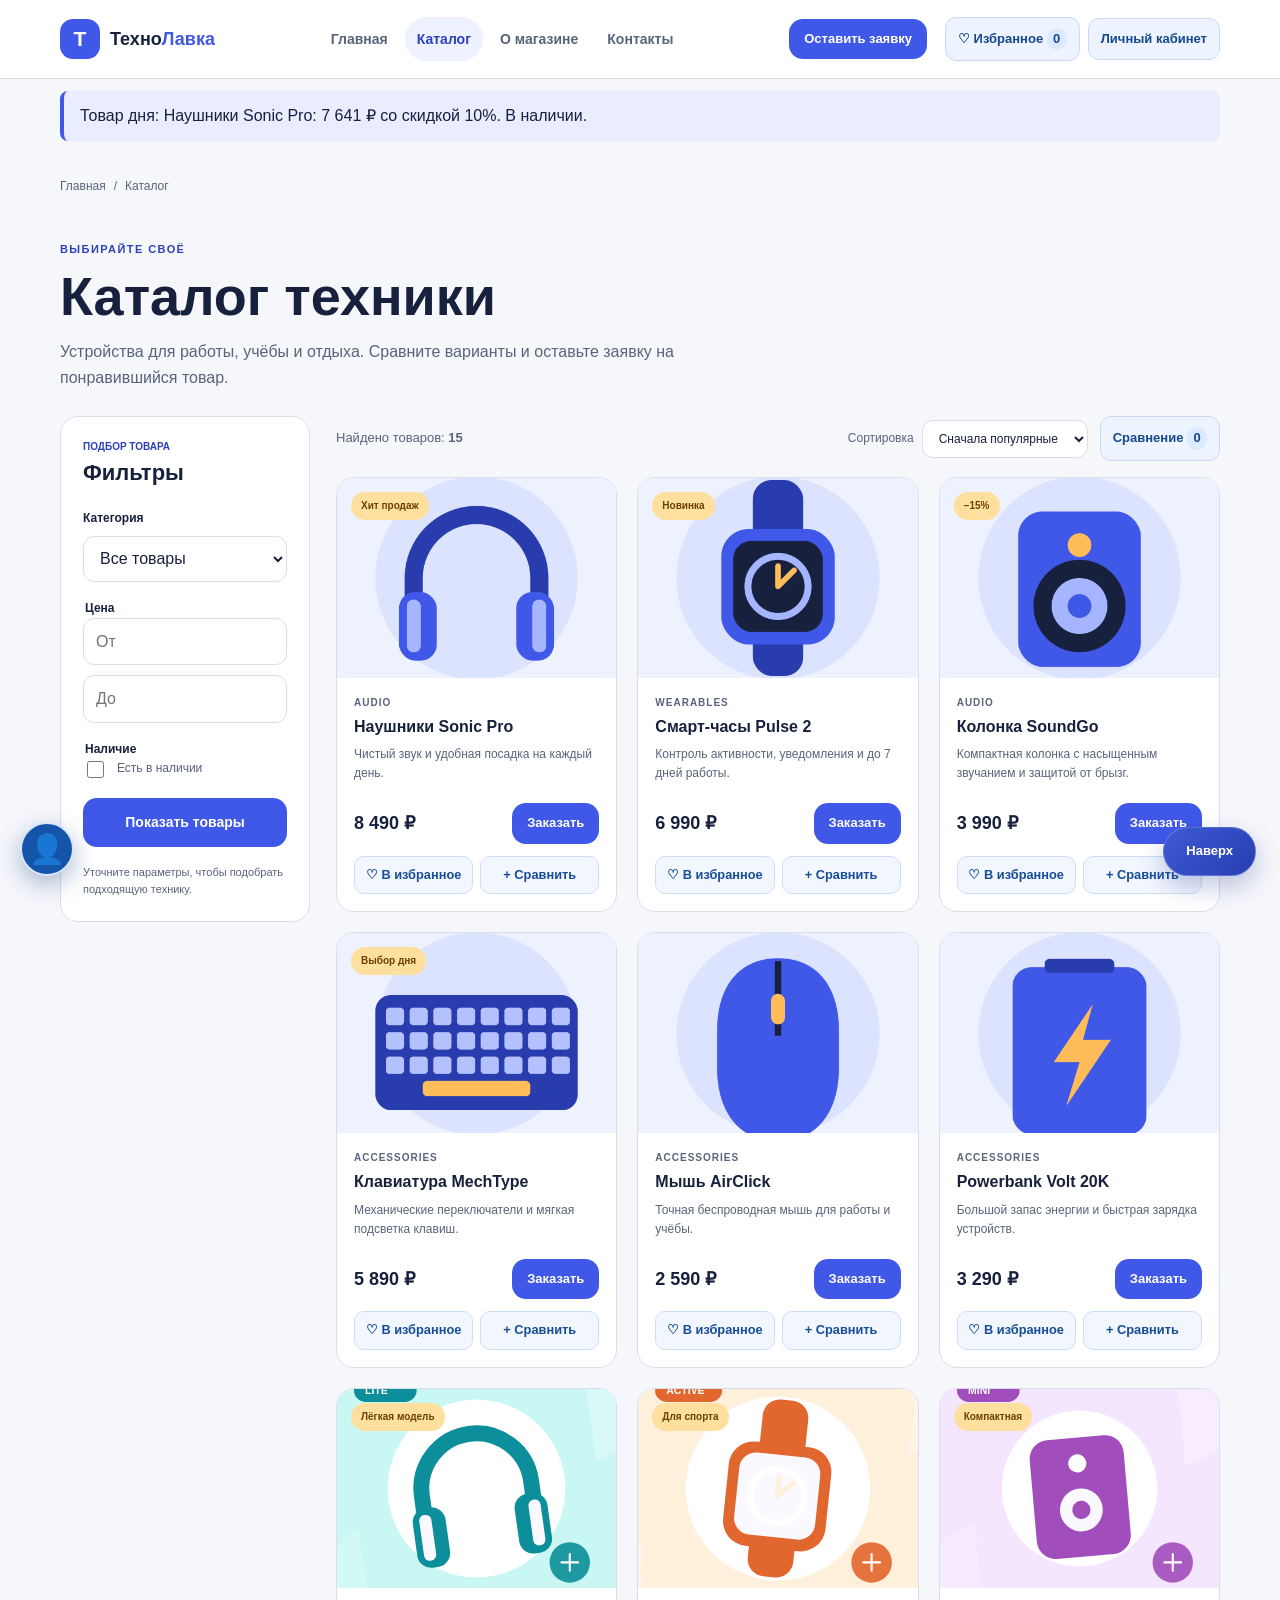
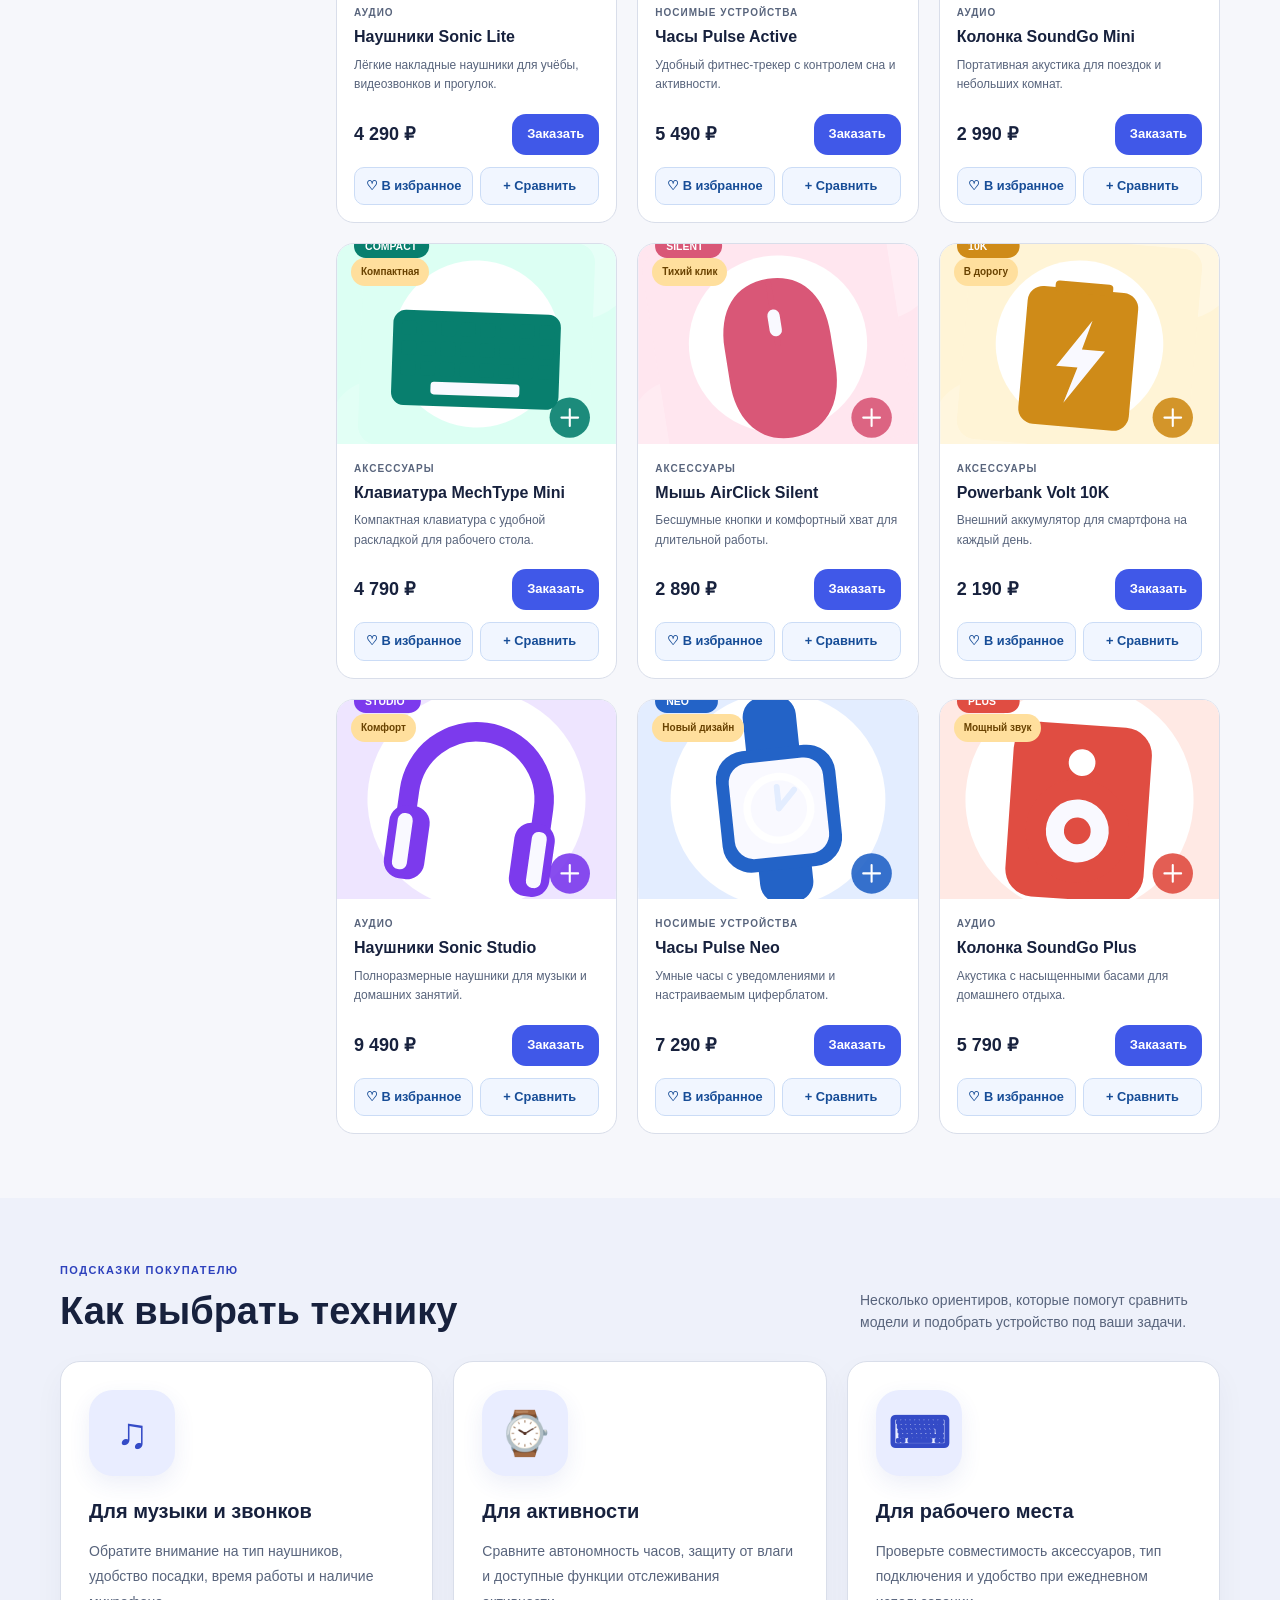
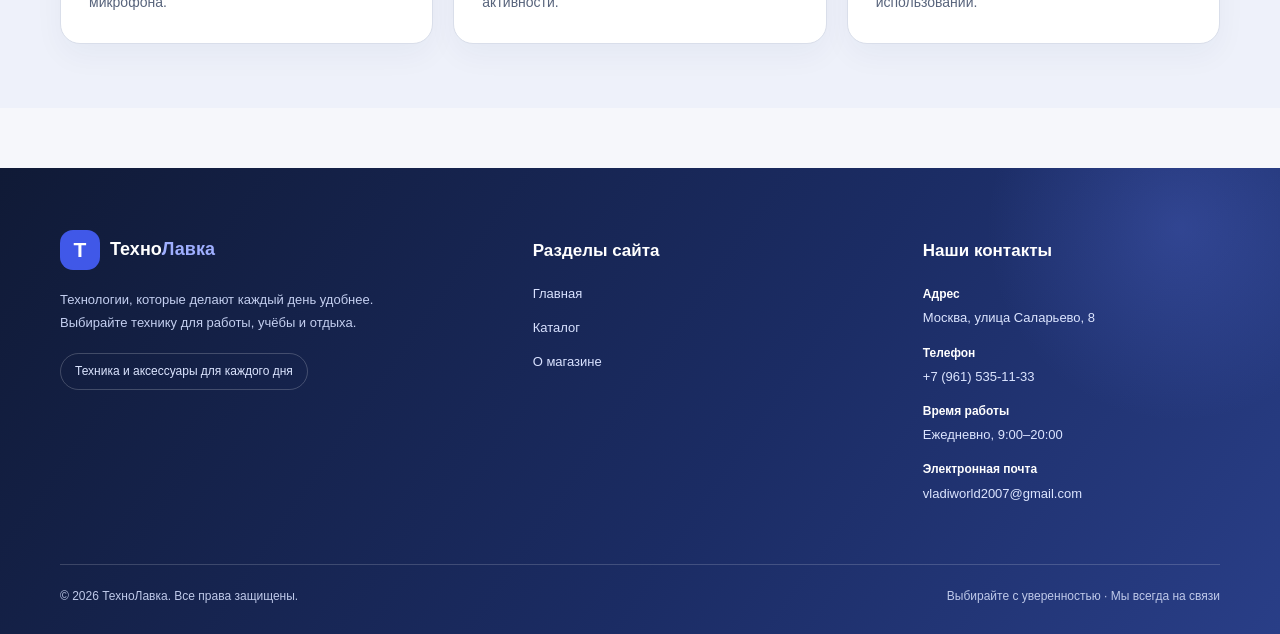
==== commit 5c700e31: "Update TechnoLavka website with new features" ====
--- a/catalog.html
+++ b/catalog.html
@@ -14,19 +14,19 @@
 <title>Каталог техники — ТехноЛавка</title>
 <link href="images/mark.svg" rel="icon" type="image/svg+xml"/>
 <link href="css/style.css" rel="stylesheet"/><link href="css/responsive.css" rel="stylesheet"/>
-<script defer="True" src="js/data.js"></script><script defer="" src="js/main.js"></script>
-</head>
+<script defer="True" src="js/data.js"></script><script defer="True" src="js/catalog-products.js"></script><script defer="" src="js/main.js"></script>
+<script defer="True" src="js/features.js"></script></head>
 <body id="top">
 <a class="skip-link" href="#main-content">Перейти к содержимому</a>
 <header class="site-header"><div class="site-header__inner container">
 <a aria-label="ТехноЛавка — главная" class="site-logo" href="index.html"><span aria-hidden="true" class="site-logo__mark">Т</span><span class="site-logo__text">Техно<span>Лавка</span></span></a>
-<nav aria-label="Основная навигация" class="site-nav"><ul class="site-nav__list"><li class="site-nav__item"><a class="site-nav__link" href="index.html">Главная</a></li><li class="site-nav__item"><a aria-current="page" class="site-nav__link site-nav__link--active" href="catalog.html">Каталог</a></li><li class="site-nav__item"><a class="site-nav__link" href="index.html#popular">Популярное</a></li><li class="site-nav__item"><a class="site-nav__link" href="index.html#advantages">Преимущества</a></li><li class="site-nav__item"><a class="site-nav__link" href="pages/about.html">О магазине</a></li><li class="site-nav__item"><a class="site-nav__link" href="contacts.html">Контакты</a></li></ul></nav>
+<nav aria-label="Основная навигация" class="site-nav"><ul class="site-nav__list"><li class="site-nav__item"><a class="site-nav__link" href="index.html">Главная</a></li><li class="site-nav__item"><a aria-current="page" class="site-nav__link site-nav__link--active" href="catalog.html">Каталог</a></li><li class="site-nav__item"><a class="site-nav__link" href="pages/about.html">О магазине</a></li><li class="site-nav__item"><a class="site-nav__link" href="contacts.html">Контакты</a></li></ul></nav>
 <a class="button button--small button--primary site-header__action" href="order.html">Оставить заявку</a>
 </div></header>
 <main id="main-content"><p aria-live="polite" class="js-message container" id="js-message"></p>
 <nav aria-label="Хлебные крошки" class="breadcrumbs container"><ol class="breadcrumbs__list"><li class="breadcrumbs__item"><a href="index.html">Главная</a></li><li aria-current="page" class="breadcrumbs__item">Каталог</li></ol></nav>
 <section class="page-intro container"><p class="eyebrow">Выбирайте своё</p><h1 class="page-intro__title">Каталог техники</h1><p class="page-intro__text">Устройства для работы, учёбы и отдыха. Сравните варианты и оставьте заявку на понравившийся товар.</p></section>
-<section aria-label="Товары каталога" class="container catalog-layout"><aside class="filter-panel"><p class="filter-panel__eyebrow">Подбор товара</p><h2 class="filter-panel__title">Фильтры</h2><form action="#catalog-products" class="filter-form" method="get"><div class="form-field"><label class="form-field__label" for="category-filter">Категория</label><select class="form-field__control" id="category-filter" name="category"><option>Все товары</option><option>Аудио</option><option>Носимые устройства</option><option>Аксессуары</option></select></div><fieldset class="filter-form__group"><legend class="form-field__label">Цена</legend><label class="form-field"><span class="visually-hidden">От, рублей</span><input class="form-field__control" min="0" name="min_price" placeholder="От" type="number"/></label><label class="form-field"><span class="visually-hidden">До, рублей</span><input class="form-field__control" min="0" name="max_price" placeholder="До" type="number"/></label></fieldset><fieldset class="filter-form__group"><legend class="form-field__label">Наличие</legend><label class="form-check"><input class="form-check__input" name="available" type="checkbox"/><span class="form-check__label">Есть в наличии</span></label></fieldset><button class="button button--primary filter-form__submit" type="submit">Показать товары</button><p class="filter-panel__note">Фильтры представлены для демонстрации интерфейса.</p></form></aside><div class="catalog-results" id="catalog-products"><div class="catalog-results__top"><p>Найдено товаров: <strong>6</strong></p><label class="sort-control">Сортировка <select aria-label="Сортировка товаров" class="form-field__control"><option>Сначала популярные</option><option>Сначала дешевле</option><option>Сначала дороже</option></select></label></div><div class="products-grid"><article class="product-card">
+<section aria-label="Товары каталога" class="container catalog-layout"><aside class="filter-panel"><p class="filter-panel__eyebrow">Подбор товара</p><h2 class="filter-panel__title">Фильтры</h2><form action="#catalog-products" class="filter-form" method="get"><div class="form-field"><label class="form-field__label" for="category-filter">Категория</label><select class="form-field__control" id="category-filter" name="category"><option>Все товары</option><option>Аудио</option><option>Носимые устройства</option><option>Аксессуары</option></select></div><fieldset class="filter-form__group"><legend class="form-field__label">Цена</legend><label class="form-field"><span class="visually-hidden">От, рублей</span><input class="form-field__control" min="0" name="min_price" placeholder="От" type="number"/></label><label class="form-field"><span class="visually-hidden">До, рублей</span><input class="form-field__control" min="0" name="max_price" placeholder="До" type="number"/></label></fieldset><fieldset class="filter-form__group"><legend class="form-field__label">Наличие</legend><label class="form-check"><input class="form-check__input" name="available" type="checkbox"/><span class="form-check__label">Есть в наличии</span></label></fieldset><button class="button button--primary filter-form__submit" type="submit">Показать товары</button><p class="filter-panel__note">Уточните параметры, чтобы подобрать подходящую технику.</p></form></aside><div class="catalog-results" id="catalog-products"><div class="catalog-results__top"><p>Найдено товаров: <strong>15</strong></p><label class="sort-control">Сортировка <select aria-label="Сортировка товаров" class="form-field__control"><option>Сначала популярные</option><option>Сначала дешевле</option><option>Сначала дороже</option></select></label></div><div class="products-grid"><article class="product-card">
 <a aria-label="Подробнее: Наушники Sonic Pro" class="product-card__visual" href="product.html"><img alt="Наушники Sonic Pro" class="product-card__image" decoding="async" height="360" loading="lazy" sizes="(max-width: 767px) 100vw, (max-width: 1023px) 50vw, 33vw" src="images/headphones.svg" srcset="images/headphones-480.png 480w, images/headphones-960.png 960w" width="400"/><span class="product-card__badge">Хит продаж</span></a>
 <div class="product-card__body"><p class="product-card__category">audio</p><h3 class="product-card__title"><a href="product.html">Наушники Sonic Pro</a></h3><p class="product-card__description">Чистый звук и удобная посадка на каждый день.</p>
 <div class="product-card__bottom"><p class="product-card__price">8 490 ₽</p><button class="button button--small button--primary product-card__button" data-dialog-open="" data-product="Наушники Sonic Pro" type="button">Заказать</button></div>
@@ -56,16 +56,57 @@
 <div class="product-card__body"><p class="product-card__category">accessories</p><h3 class="product-card__title"><a href="product.html">Powerbank Volt 20K</a></h3><p class="product-card__description">Большой запас энергии и быстрая зарядка устройств.</p>
 <div class="product-card__bottom"><p class="product-card__price">3 290 ₽</p><button class="button button--small button--primary product-card__button" data-dialog-open="" data-product="Powerbank Volt 20K" type="button">Заказать</button></div>
 </div>
-</article></div></div></section>
+</article><article class="product-card">
+<a aria-label="Оформить заявку: Наушники Sonic Lite" class="product-card__visual" href="order.html"><img alt="Наушники Sonic Lite" class="product-card__image" decoding="async" height="360" loading="lazy" src="images/sonic-lite.svg" width="400"/><span class="product-card__badge">Лёгкая модель</span></a>
+<div class="product-card__body"><p class="product-card__category">Аудио</p><h3 class="product-card__title"><a href="order.html">Наушники Sonic Lite</a></h3><p class="product-card__description">Лёгкие накладные наушники для учёбы, видеозвонков и прогулок.</p>
+<div class="product-card__bottom"><p class="product-card__price">4 290 ₽</p><button class="button button--small button--primary product-card__button" data-dialog-open="" data-product="Наушники Sonic Lite" type="button">Заказать</button></div>
+</div>
+</article><article class="product-card">
+<a aria-label="Оформить заявку: Часы Pulse Active" class="product-card__visual" href="order.html"><img alt="Часы Pulse Active" class="product-card__image" decoding="async" height="360" loading="lazy" src="images/pulse-active.svg" width="400"/><span class="product-card__badge">Для спорта</span></a>
+<div class="product-card__body"><p class="product-card__category">Носимые устройства</p><h3 class="product-card__title"><a href="order.html">Часы Pulse Active</a></h3><p class="product-card__description">Удобный фитнес-трекер с контролем сна и активности.</p>
+<div class="product-card__bottom"><p class="product-card__price">5 490 ₽</p><button class="button button--small button--primary product-card__button" data-dialog-open="" data-product="Часы Pulse Active" type="button">Заказать</button></div>
+</div>
+</article><article class="product-card">
+<a aria-label="Оформить заявку: Колонка SoundGo Mini" class="product-card__visual" href="order.html"><img alt="Колонка SoundGo Mini" class="product-card__image" decoding="async" height="360" loading="lazy" src="images/soundgo-mini.svg" width="400"/><span class="product-card__badge">Компактная</span></a>
+<div class="product-card__body"><p class="product-card__category">Аудио</p><h3 class="product-card__title"><a href="order.html">Колонка SoundGo Mini</a></h3><p class="product-card__description">Портативная акустика для поездок и небольших комнат.</p>
+<div class="product-card__bottom"><p class="product-card__price">2 990 ₽</p><button class="button button--small button--primary product-card__button" data-dialog-open="" data-product="Колонка SoundGo Mini" type="button">Заказать</button></div>
+</div>
+</article><article class="product-card">
+<a aria-label="Оформить заявку: Клавиатура MechType Mini" class="product-card__visual" href="order.html"><img alt="Клавиатура MechType Mini" class="product-card__image" decoding="async" height="360" loading="lazy" src="images/mechtype-mini.svg" width="400"/><span class="product-card__badge">Компактная</span></a>
+<div class="product-card__body"><p class="product-card__category">Аксессуары</p><h3 class="product-card__title"><a href="order.html">Клавиатура MechType Mini</a></h3><p class="product-card__description">Компактная клавиатура с удобной раскладкой для рабочего стола.</p>
+<div class="product-card__bottom"><p class="product-card__price">4 790 ₽</p><button class="button button--small button--primary product-card__button" data-dialog-open="" data-product="Клавиатура MechType Mini" type="button">Заказать</button></div>
+</div>
+</article><article class="product-card">
+<a aria-label="Оформить заявку: Мышь AirClick Silent" class="product-card__visual" href="order.html"><img alt="Мышь AirClick Silent" class="product-card__image" decoding="async" height="360" loading="lazy" src="images/airclick-silent.svg" width="400"/><span class="product-card__badge">Тихий клик</span></a>
+<div class="product-card__body"><p class="product-card__category">Аксессуары</p><h3 class="product-card__title"><a href="order.html">Мышь AirClick Silent</a></h3><p class="product-card__description">Бесшумные кнопки и комфортный хват для длительной работы.</p>
+<div class="product-card__bottom"><p class="product-card__price">2 890 ₽</p><button class="button button--small button--primary product-card__button" data-dialog-open="" data-product="Мышь AirClick Silent" type="button">Заказать</button></div>
+</div>
+</article><article class="product-card">
+<a aria-label="Оформить заявку: Powerbank Volt 10K" class="product-card__visual" href="order.html"><img alt="Powerbank Volt 10K" class="product-card__image" decoding="async" height="360" loading="lazy" src="images/volt-10k.svg" width="400"/><span class="product-card__badge">В дорогу</span></a>
+<div class="product-card__body"><p class="product-card__category">Аксессуары</p><h3 class="product-card__title"><a href="order.html">Powerbank Volt 10K</a></h3><p class="product-card__description">Внешний аккумулятор для смартфона на каждый день.</p>
+<div class="product-card__bottom"><p class="product-card__price">2 190 ₽</p><button class="button button--small button--primary product-card__button" data-dialog-open="" data-product="Powerbank Volt 10K" type="button">Заказать</button></div>
+</div>
+</article><article class="product-card">
+<a aria-label="Оформить заявку: Наушники Sonic Studio" class="product-card__visual" href="order.html"><img alt="Наушники Sonic Studio" class="product-card__image" decoding="async" height="360" loading="lazy" src="images/sonic-studio.svg" width="400"/><span class="product-card__badge">Комфорт</span></a>
+<div class="product-card__body"><p class="product-card__category">Аудио</p><h3 class="product-card__title"><a href="order.html">Наушники Sonic Studio</a></h3><p class="product-card__description">Полноразмерные наушники для музыки и домашних занятий.</p>
+<div class="product-card__bottom"><p class="product-card__price">9 490 ₽</p><button class="button button--small button--primary product-card__button" data-dialog-open="" data-product="Наушники Sonic Studio" type="button">Заказать</button></div>
+</div>
+</article><article class="product-card">
+<a aria-label="Оформить заявку: Часы Pulse Neo" class="product-card__visual" href="order.html"><img alt="Часы Pulse Neo" class="product-card__image" decoding="async" height="360" loading="lazy" src="images/pulse-neo.svg" width="400"/><span class="product-card__badge">Новый дизайн</span></a>
+<div class="product-card__body"><p class="product-card__category">Носимые устройства</p><h3 class="product-card__title"><a href="order.html">Часы Pulse Neo</a></h3><p class="product-card__description">Умные часы с уведомлениями и настраиваемым циферблатом.</p>
+<div class="product-card__bottom"><p class="product-card__price">7 290 ₽</p><button class="button button--small button--primary product-card__button" data-dialog-open="" data-product="Часы Pulse Neo" type="button">Заказать</button></div>
+</div>
+</article><article class="product-card">
+<a aria-label="Оформить заявку: Колонка SoundGo Plus" class="product-card__visual" href="order.html"><img alt="Колонка SoundGo Plus" class="product-card__image" decoding="async" height="360" loading="lazy" src="images/soundgo-plus.svg" width="400"/><span class="product-card__badge">Мощный звук</span></a>
+<div class="product-card__body"><p class="product-card__category">Аудио</p><h3 class="product-card__title"><a href="order.html">Колонка SoundGo Plus</a></h3><p class="product-card__description">Акустика с насыщенными басами для домашнего отдыха.</p>
+<div class="product-card__bottom"><p class="product-card__price">5 790 ₽</p><button class="button button--small button--primary product-card__button" data-dialog-open="" data-product="Колонка SoundGo Plus" type="button">Заказать</button></div>
+</div>
+</article></div></div></section><section class="section section--tinted"><div class="container"><div class="section-heading"><div><p class="eyebrow">Подсказки покупателю</p><h2 class="section-heading__title">Как выбрать технику</h2></div><p class="section-heading__text">Несколько ориентиров, которые помогут сравнить модели и подобрать устройство под ваши задачи.</p></div><div class="info-grid"><article class="info-card"><span aria-hidden="true" class="info-card__icon">♫</span><h3>Для музыки и звонков</h3><p>Обратите внимание на тип наушников, удобство посадки, время работы и наличие микрофона.</p></article><article class="info-card"><span aria-hidden="true" class="info-card__icon">⌚</span><h3>Для активности</h3><p>Сравните автономность часов, защиту от влаги и доступные функции отслеживания активности.</p></article><article class="info-card"><span aria-hidden="true" class="info-card__icon">⌨</span><h3>Для рабочего места</h3><p>Проверьте совместимость аксессуаров, тип подключения и удобство при ежедневном использовании.</p></article></div></div></section>
 </main>
-<footer class="site-footer"><div class="container site-footer__inner">
-<div><a class="site-logo site-logo--footer" href="index.html"><span aria-hidden="true" class="site-logo__mark">Т</span><span class="site-logo__text">Техно<span>Лавка</span></span></a><p class="site-footer__note">Техника, которая делает каждый день удобнее.</p></div>
-<div class="site-footer__links"><a href="catalog.html">Каталог</a><a href="contacts.html">Контакты</a><a href="order.html">Оформить заявку</a></div>
-<p class="site-footer__copy">© 2026 ТехноЛавка </p>
-</div></footer>
+<footer class="site-footer"><div class="container footer-main"><div class="footer-brand"><a class="site-logo site-logo--footer" href="index.html"><span aria-hidden="true" class="site-logo__mark">Т</span><span class="site-logo__text">Техно<span>Лавка</span></span></a><p class="site-footer__note">Технологии, которые делают каждый день удобнее. Выбирайте технику для работы, учёбы и отдыха.</p><span class="footer-tag">Техника и аксессуары для каждого дня</span></div><nav aria-label="Навигация в подвале" class="footer-nav"><h2>Разделы сайта</h2><div class="site-footer__links"><a href="index.html">Главная</a><a href="catalog.html">Каталог</a><a href="pages/about.html">О магазине</a></div></nav><div class="footer-contact"><h2>Наши контакты</h2><p class="footer-contact__detail"><strong>Адрес</strong><span>Москва, улица Саларьево, 8</span></p><p class="footer-contact__detail"><strong>Телефон</strong><a href="tel:+79615351133">+7 (961) 535-11-33</a></p><p class="footer-contact__detail"><strong>Время работы</strong><span>Ежедневно, 9:00–20:00</span></p><p class="footer-contact__detail"><strong>Электронная почта</strong><a href="mailto:vladiworld2007@gmail.com">vladiworld2007@gmail.com</a></p></div></div><div class="container footer-bottom"><p class="site-footer__copy">© 2026 ТехноЛавка. Все права защищены.</p><p>Выбирайте с уверенностью · Мы всегда на связи</p></div></footer>
 <dialog aria-labelledby="order-dialog-title" class="order-dialog" id="order-dialog">
 <div class="order-dialog__header"><p class="eyebrow">Быстрая заявка</p><h2 class="order-dialog__title" id="order-dialog-title">Оформить заказ</h2><button aria-label="Закрыть окно" class="icon-button order-dialog__close" data-dialog-close="" type="button">×</button></div>
-<p class="order-dialog__intro">Оставьте контакты, и мы свяжемся с вами для подтверждения.</p>
+<p class="order-dialog__intro">Укажите товар и контактные данные. Для завершения оформления свяжитесь с нами через раздел «Контакты».</p>
 <form class="order-form" id="order-form">
 <input id="selected-product" name="product" type="hidden"/>
 <div class="form-field"><label class="form-field__label" for="dialog-name">Имя</label><input autocomplete="name" class="form-field__control" id="dialog-name" minlength="2" name="name" placeholder="Как к вам обращаться?" required="" type="text"/></div>
@@ -73,10 +114,8 @@
 <label class="form-check"><input class="form-check__input" name="agreement" required="" type="checkbox"/><span class="form-check__label">Согласен на обработку данных</span></label>
 <div class="order-form__actions"><button class="button button--primary" type="submit">Отправить заявку</button><button class="button button--quiet" data-dialog-close="" type="button">Отмена</button></div>
 </form>
-<p class="form-status" hidden="" id="dialog-status" role="status">Заявка принята. Мы скоро свяжемся с вами.</p>
+<p class="form-status" hidden="" id="dialog-status" role="status">Форма заполнена. Для продолжения оформления свяжитесь с нами через раздел «Контакты».</p>
 </dialog>
-<a aria-label="Вернуться наверх" class="back-to-top" href="#top">
-    ↑ Наверх
-</a>
+<a aria-label="Вернуться наверх страницы" class="back-to-top" href="#top">Наверх</a>
 </body>
 </html>
--- a/css/style.css
+++ b/css/style.css
@@ -29,3 +29,175 @@
 .site-footer{margin-top:45px;color:#dce2ff;background:#17213d}.site-footer__inner{display:grid;grid-template-columns:1fr auto;align-items:center;gap:20px;padding-block:30px}.site-logo--footer{color:#fff}.site-logo--footer .site-logo__text span{color:#9fafff}.site-footer__note{margin:8px 0 0;color:#aeb9db;font-size:11px}.site-footer__links{display:flex;flex-wrap:wrap;gap:17px}.site-footer__links a{color:#e3e7ff;font-size:12px;text-decoration:none}.site-footer__copy{grid-column:1/-1;padding-top:16px;margin:0;color:#b3bdd5;border-top:1px solid rgba(255,255,255,.12);font-size:10px}
 .order-dialog{position:fixed;width:min(460px,calc(100% - 28px));max-height:90vh;overflow-y:auto;padding:26px;color:var(--color-text);background:#fff;border:1px solid var(--color-border);border-radius:var(--radius-md);box-shadow:var(--shadow-float)}.order-dialog::backdrop{background:rgba(17,27,55,.58)}.order-dialog__header{position:relative}.order-dialog__title{margin:0;font-size:27px}.order-dialog__close{position:absolute;top:0;right:0;width:40px;height:40px;color:var(--color-text);background:#f2f4f9;border:0;border-radius:11px;font-size:23px}.order-dialog__intro{margin:8px 0 19px;color:var(--color-muted);font-size:13px}.order-form{display:grid;gap:15px}.order-form__actions{display:flex;flex-wrap:wrap;gap:9px}
 .back-to-top{position:fixed;bottom:24px;right:24px;padding:10px 14px;color:#fff;background:var(--color-primary);border-radius:12px;text-decoration:none;font-weight:700;z-index:100}.extra-grid{display:grid;grid-template-columns:repeat(auto-fit,minmax(240px,1fr));gap:16px}.extra-card,.faq-item{padding:16px;margin-bottom:12px;border:1px solid var(--color-border);border-radius:var(--radius-md)}.faq-item summary{cursor:pointer;font-weight:700}
+
+
+/* Обновление дизайна: карточки, длинные страницы, футер и кнопка наверх */
+.benefit-card__icon{width:74px!important;height:74px!important;min-width:74px;font-size:38px!important;border-radius:22px!important;display:grid;place-items:center}
+.contact-card__icon{width:64px;height:64px;font-size:30px;border-radius:19px}
+.order-page__icon{width:64px;height:64px;font-size:30px}
+.hero__note-icon{font-size:28px}
+.info-grid{display:grid;grid-template-columns:repeat(3,minmax(0,1fr));gap:20px}
+.info-card{background:#fff;border:1px solid var(--color-border);border-radius:20px;padding:28px;box-shadow:0 12px 30px rgba(24,42,98,.045)}
+.info-card__icon{width:64px;height:64px;border-radius:19px;background:#e9edff;color:#344bc7;display:grid;place-items:center;font-size:32px;font-weight:800;margin-bottom:19px}
+.info-card h3{font-size:20px;margin:0 0 12px}
+.info-card p{margin:0;color:var(--color-muted);font-size:14px;line-height:1.8}
+.about-content{align-items:start}
+.about-content__panel{padding:38px}
+.about-content__panel p{line-height:1.85}
+.about-disclaimer{border-left:3px solid #6077f2;padding:10px 15px;background:#f3f5ff;border-radius:0 9px 9px 0}
+.about-content__facts div{min-height:90px}
+.about-content__facts strong{font-size:30px}
+.story-timeline{display:grid;grid-template-columns:repeat(2,minmax(0,1fr));gap:20px}
+.story-step{display:flex;gap:22px;align-items:flex-start;background:#fff;border:1px solid var(--color-border);border-radius:20px;padding:28px}
+.story-step__number{font-size:28px;font-weight:900;color:#4b60d6}
+.story-step h3{margin:0 0 10px;font-size:20px}
+.story-step p{margin:0;color:var(--color-muted);font-size:14px;line-height:1.8}
+.about-bottom{display:flex;align-items:center;justify-content:space-between;gap:28px;padding-block:44px}
+.about-bottom h2{font-size:clamp(24px,3vw,38px);margin:5px 0 12px}
+.about-bottom p:not(.eyebrow){color:var(--color-muted);max-width:650px;line-height:1.7}
+.about-bottom__actions{display:flex;gap:12px;flex-wrap:wrap}
+.button--outline{background:transparent;border:1px solid #5268d9;color:#344bc7}
+.map-frame{border:1px solid #d8dff3;border-radius:22px;overflow:hidden;background:#e8eef8;box-shadow:0 15px 35px rgba(24,42,98,.09)}
+.map-frame iframe{width:100%;height:460px;display:block;border:0}
+.map-section__link{margin:16px 0 0}
+.contact-faq{max-width:900px}
+.contact-faq .faq-item,.faq-item{background:#fff;box-shadow:0 8px 20px rgba(24,42,98,.035);padding:21px 24px}
+.faq-item summary{font-size:15px;line-height:1.65}
+.faq-item p{color:var(--color-muted);line-height:1.75}
+.site-footer{position:relative;margin-top:60px;background:linear-gradient(125deg,#101a36 0%,#1b2c64 58%,#293e87 100%);color:#eaf0ff;overflow:hidden}
+.site-footer:before{content:"";position:absolute;right:-110px;top:-150px;width:420px;height:420px;background:radial-gradient(circle,rgba(106,131,255,.22),transparent 65%);pointer-events:none}
+.footer-main{position:relative;display:grid;grid-template-columns:1.25fr 1fr .9fr;gap:60px;padding-block:62px 46px}
+.footer-brand .site-footer__note{max-width:340px;font-size:13px;line-height:1.8;color:#c4cff0;margin:18px 0}
+.footer-tag{display:inline-block;border:1px solid rgba(255,255,255,.2);border-radius:100px;padding:8px 14px;color:#dce5ff;font-size:12px}
+.footer-nav h2,.footer-contact h2{font-size:17px;color:#fff;margin:7px 0 20px}
+.footer-nav .site-footer__links{display:grid;grid-template-columns:1fr 1fr;gap:14px 18px}
+.footer-nav .site-footer__links a{font-size:13px;color:#d9e2ff;transition:color .2s,transform .2s}
+.footer-nav .site-footer__links a:hover{color:#fff;transform:translateX(3px)}
+.footer-contact p{color:#c4cff0;font-size:13px;line-height:1.7}
+.footer-contact__link{display:inline-flex;align-items:center;gap:10px;margin-top:12px;padding:12px 17px;background:#f2b943;color:#17213d;border-radius:12px;font-weight:800;font-size:13px;text-decoration:none}
+.footer-contact__link:hover{background:#ffcc62}
+.footer-bottom{position:relative;border-top:1px solid rgba(255,255,255,.17);padding-block:22px 28px;display:flex;align-items:center;justify-content:space-between;gap:14px}
+.footer-bottom p,.footer-bottom .site-footer__copy{border:0;padding:0;margin:0;color:#bfc9e9;font-size:12px}
+.back-to-top{display:flex;align-items:center;gap:9px;bottom:24px;right:24px;padding:10px 18px 10px 10px;background:linear-gradient(135deg,#405ad6,#253eaf);border:1px solid rgba(255,255,255,.2);border-radius:999px;box-shadow:0 10px 25px rgba(29,49,139,.28);font-size:13px;transition:transform .2s,box-shadow .2s}
+.back-to-top:hover{transform:translateY(-4px);box-shadow:0 14px 30px rgba(29,49,139,.35)}
+.back-to-top__arrow{display:grid;place-items:center;width:32px;height:32px;border-radius:50%;background:rgba(255,255,255,.18);font-size:21px;line-height:1}
+@media(max-width:900px){
+ .footer-main{grid-template-columns:1fr 1fr;gap:30px}
+ .footer-contact{grid-column:1/-1}
+ .info-grid{grid-template-columns:repeat(2,minmax(0,1fr))}
+ .story-timeline{grid-template-columns:1fr}
+ .about-bottom{align-items:flex-start;flex-direction:column}
+}
+@media(max-width:600px){
+ .footer-main{grid-template-columns:1fr;padding-block:42px 30px;gap:30px}
+ .footer-contact{grid-column:auto}
+ .footer-bottom{align-items:flex-start;flex-direction:column}
+ .info-grid{grid-template-columns:1fr}
+ .info-card{padding:22px}
+ .story-step{padding:20px;gap:14px}
+ .about-content__panel{padding:22px}
+ .map-frame iframe{height:350px}
+ .back-to-top{bottom:12px;right:12px;padding:7px 12px 7px 7px}
+ .back-to-top__arrow{width:28px;height:28px}
+}
+@media(prefers-reduced-motion:reduce){.back-to-top,.footer-nav .site-footer__links a{transition:none}}
+
+/* Финальная доработка оформления */
+.contact-card__icon{width:76px;height:76px;min-width:76px;border-radius:22px;font-size:39px;line-height:1;box-shadow:0 8px 22px rgba(50,73,173,.10)}
+.info-card__icon{width:86px;height:86px;min-width:86px;border-radius:24px;font-size:43px;box-shadow:0 8px 22px rgba(50,73,173,.09)}
+.catalog-layout{align-items:start}
+.filter-panel{position:sticky;top:100px;align-self:start;max-height:calc(100vh - 116px);overflow-y:auto;scrollbar-width:thin}
+.footer-nav .site-footer__links{grid-template-columns:1fr;gap:13px}
+.footer-contact__detail{display:flex;flex-direction:column;align-items:flex-start;gap:3px;margin:0 0 13px}
+.footer-contact__detail strong{color:#fff;font-size:12px}
+.footer-contact__detail a,.footer-contact__detail span{color:#dce5ff;font-size:13px;text-decoration:none;overflow-wrap:anywhere}
+.footer-contact__detail a:hover{text-decoration:underline;color:#fff}
+.back-to-top{padding:13px 22px;justify-content:center;min-height:46px}
+.faq-item summary{font-size:16px;line-height:1.65;max-width:720px}
+.faq-item p{line-height:1.8}
+.extra-card p{font-size:14px;line-height:1.85}
+.about-showcase{grid-column:1/-1;display:grid;grid-template-columns:1.15fr .85fr;align-items:center;gap:24px;min-height:390px;margin-top:24px;padding:46px 54px;border-radius:30px;overflow:hidden;background:linear-gradient(125deg,#273da4,#4b67dd 58%,#7994ff);color:#fff;box-shadow:0 20px 45px rgba(44,63,157,.16)}
+.about-showcase__content h2{font-size:clamp(28px,3.1vw,43px);line-height:1.15;max-width:640px;margin:12px 0 18px}
+.about-showcase__content p:not(.eyebrow){font-size:15px;line-height:1.85;max-width:600px;color:#e5ebff;margin-bottom:25px}
+.about-showcase .eyebrow{color:#cbd8ff}
+.about-showcase__visual{position:relative;display:grid;place-items:center;min-height:290px}
+.about-showcase__visual::before{content:"";position:absolute;inset:12px;border-radius:50%;background:rgba(255,255,255,.16);filter:blur(5px)}
+.about-showcase__visual img{position:relative;display:block;width:min(100%,410px);height:auto;filter:drop-shadow(0 20px 22px rgba(15,29,98,.25));border-radius:24px}
+@media(max-width:900px){.filter-panel{top:75px}.about-showcase{padding:32px;grid-template-columns:1fr 1fr}}
+@media(max-width:767px){.filter-panel{position:static;max-height:none;overflow:visible}.about-showcase{grid-template-columns:1fr;padding:28px 24px;gap:5px}.about-showcase__visual{min-height:180px}.about-showcase__visual img{max-width:270px}.contact-card__icon{width:68px;height:68px;font-size:34px}.info-card__icon{width:74px;height:74px;font-size:37px}}
+
+.about-showcase{width:min(calc(100% - 40px),1160px);margin-inline:auto}
+@media(max-width:600px){.about-showcase{width:calc(100% - 28px)}}
+
+
+/* Interactive store tools */
+.dialog-product-preview{display:flex;align-items:center;gap:16px;padding:12px 14px;margin:12px 0 18px;background:#f0f5ff;border:1px solid #d8e5ff;border-radius:18px}
+.dialog-product-preview[hidden]{display:none}
+.dialog-product-preview img{width:100px;height:94px;object-fit:contain;flex-shrink:0}
+.dialog-product-preview strong{display:block;font-size:1.05rem;color:#172a4b}
+.dialog-product-preview p{margin:4px 0;color:#52617b;font-size:.9rem}
+.dialog-product-preview b{color:#1c59b5}
+.feature-dock{position:fixed;z-index:90;right:16px;bottom:90px;display:flex;flex-direction:column;gap:6px;max-width:190px}
+.feature-dock button{border:1px solid #c8d9f8;background:#fff;color:#15478e;border-radius:12px;padding:9px 12px;text-align:left;font-family:inherit;font-size:13px;font-weight:600;line-height:1.3;box-shadow:0 5px 20px #163d7220;cursor:pointer}
+.feature-dock button:hover,.feature-dock button:focus-visible{background:#eaf2ff;border-color:#5c8fe2}
+.feature-dock span{background:#dbeafe;padding:2px 6px;border-radius:99px}
+.feature-dialog{width:min(94vw,600px);max-height:85vh;overflow:auto;border:0;border-radius:24px;padding:25px;box-shadow:0 24px 70px #071e4870;color:#1b2c47}
+.feature-dialog::backdrop{background:#0b1f46a6}
+.feature-dialog__head{display:flex;justify-content:space-between;align-items:center;gap:12px;margin-bottom:16px}
+.feature-dialog__head h2{font-size:1.5rem;margin:0}
+.feature-dialog__close{border:0;background:#eaf2ff;border-radius:50%;font-size:26px;width:38px;height:38px;cursor:pointer}
+.feature-muted{color:#596a82;line-height:1.6}
+.feature-form{display:grid;gap:12px;margin:16px 0}
+.feature-form label{display:grid;gap:5px;font-weight:600}
+.feature-form input,.feature-form select,.chat-form input{min-width:0;width:100%;border:1px solid #bfcee3;border-radius:10px;padding:11px;background:#fff;color:#172a4b}
+.feature-result{display:block;line-height:1.7;font-weight:600;color:#1452a3;margin-top:12px}
+.feature-product{display:flex;align-items:center;gap:12px;border-bottom:1px solid #e4e9f2;padding:12px 0}
+.feature-product img{width:85px;height:85px;object-fit:contain}
+.feature-product p{margin:4px 0;color:#637189;font-size:.88rem}
+.feature-remove{margin:6px 0 14px;border:1px solid #c8d9f8;border-radius:9px;padding:7px 10px;background:white;color:#1452a3;cursor:pointer}
+.compare-table-wrap{overflow-x:auto}
+.compare-table{width:100%;border-collapse:collapse;min-width:450px}
+.compare-table th,.compare-table td{border-bottom:1px solid #e1e8f3;padding:12px 8px;text-align:left;vertical-align:top}
+.compare-table button{border:0;background:#eaf2ff;border-radius:9px;padding:7px;cursor:pointer}
+.chat-history{max-height:280px;overflow-y:auto;background:#f4f7fc;padding:12px;border-radius:14px;display:grid;gap:8px}
+.chat-bubble{margin:0;background:#fff;border-radius:12px;padding:10px;line-height:1.5}
+.chat-bubble--own{background:#dceaff;margin-left:15%}
+.chat-form{display:flex;gap:8px;margin-top:12px}
+.product-extra-actions{display:flex;gap:7px;flex-wrap:wrap;padding-top:12px}
+.product-extra-actions button{flex:1;min-width:110px;border:1px solid #cbdcf6;background:#f1f6ff;color:#174d97;border-radius:10px;padding:8px 5px;cursor:pointer;font-size:.8rem;font-weight:600}
+.product-extra-actions button[aria-pressed="true"]{background:#dceaff;border-color:#6b9ce3}
+.about-showcase{margin:30px auto 48px;max-width:1200px}
+@media(max-width:768px){.feature-dock{left:8px;right:8px;bottom:8px;max-width:none;display:grid;grid-template-columns:repeat(5,minmax(0,1fr));gap:3px}.feature-dock button{font-size:10px;text-align:center;padding:8px 2px;overflow-wrap:anywhere}.feature-dialog{padding:18px}.back-to-top{bottom:85px!important}.chat-form{flex-direction:column}.dialog-product-preview img{width:72px;height:72px}}
+@media(min-width:769px){.back-to-top{right:220px!important}}
+
+/* Final positioning of shopping tools */
+.header-feature-tools{display:flex;align-items:center;gap:8px;flex-shrink:0}
+.header-feature-tools button,.catalog-compare-button{font:inherit;font-size:13px;font-weight:700;white-space:nowrap;color:#16488d;background:#edf4ff;border:1px solid #c8d9f8;border-radius:11px;padding:10px 12px;cursor:pointer}
+.header-feature-tools button:hover,.catalog-compare-button:hover{background:#dceaff}
+.header-feature-tools span,.catalog-compare-button span{display:inline-block;min-width:20px;text-align:center;background:#dbeafe;border-radius:99px;padding:1px 5px}
+.chat-launcher{position:fixed;bottom:24px;left:20px;z-index:89;width:54px;height:54px;border-radius:50%;border:2px solid #d8e5ff;background:#1555a9;color:#fff;box-shadow:0 8px 25px #0c367b55;font-size:29px;cursor:pointer;display:grid;place-items:center}
+.chat-launcher:hover{background:#0d397c}
+.catalog-results__top{display:flex;align-items:center;gap:12px;flex-wrap:wrap}
+.catalog-results__top .sort-control{margin-left:auto;min-width:0}
+.catalog-results__top .catalog-compare-button{flex-shrink:0}
+.dialog-product-preview{flex-wrap:wrap}
+.dialog-calculator-button{margin-left:auto;flex-basis:100%;width:fit-content}
+@media(max-width:1100px){.site-header__inner{flex-wrap:wrap}.header-feature-tools{order:1}.site-logo{order:2}.site-nav{order:4;width:100%}.site-header__action{order:3;margin-left:auto}}
+@media(max-width:650px){.header-feature-tools{gap:4px}.header-feature-tools button{font-size:11px;padding:8px 7px}.chat-launcher{bottom:18px;left:12px;width:48px;height:48px}.catalog-results__top .sort-control{margin-left:0}.catalog-results__top{justify-content:space-between}.catalog-compare-button{font-size:12px}.dialog-calculator-button{width:100%}}
+/* Back-to-top is again in its original bottom-right corner. */
+.back-to-top{right:24px!important;bottom:24px!important}
+@media(max-width:650px){.back-to-top{right:12px!important;bottom:18px!important}}
+
+/* Header actions: application, favorites, account — in this order on the right. */
+.site-header__inner .site-header__action{order:3;margin-left:auto}
+.site-header__inner .header-feature-tools{order:4;margin-left:0}
+@media(max-width:1100px){
+ .site-header__inner .site-logo{order:1}
+ .site-header__inner .site-nav{order:5;width:100%}
+ .site-header__inner .site-header__action{order:3;margin-left:auto}
+ .site-header__inner .header-feature-tools{order:4}
+}
+@media(max-width:650px){
+ .site-header__inner .site-header__action{margin-left:auto}
+ .site-header__inner .header-feature-tools{flex-wrap:wrap;justify-content:flex-end}
+}
